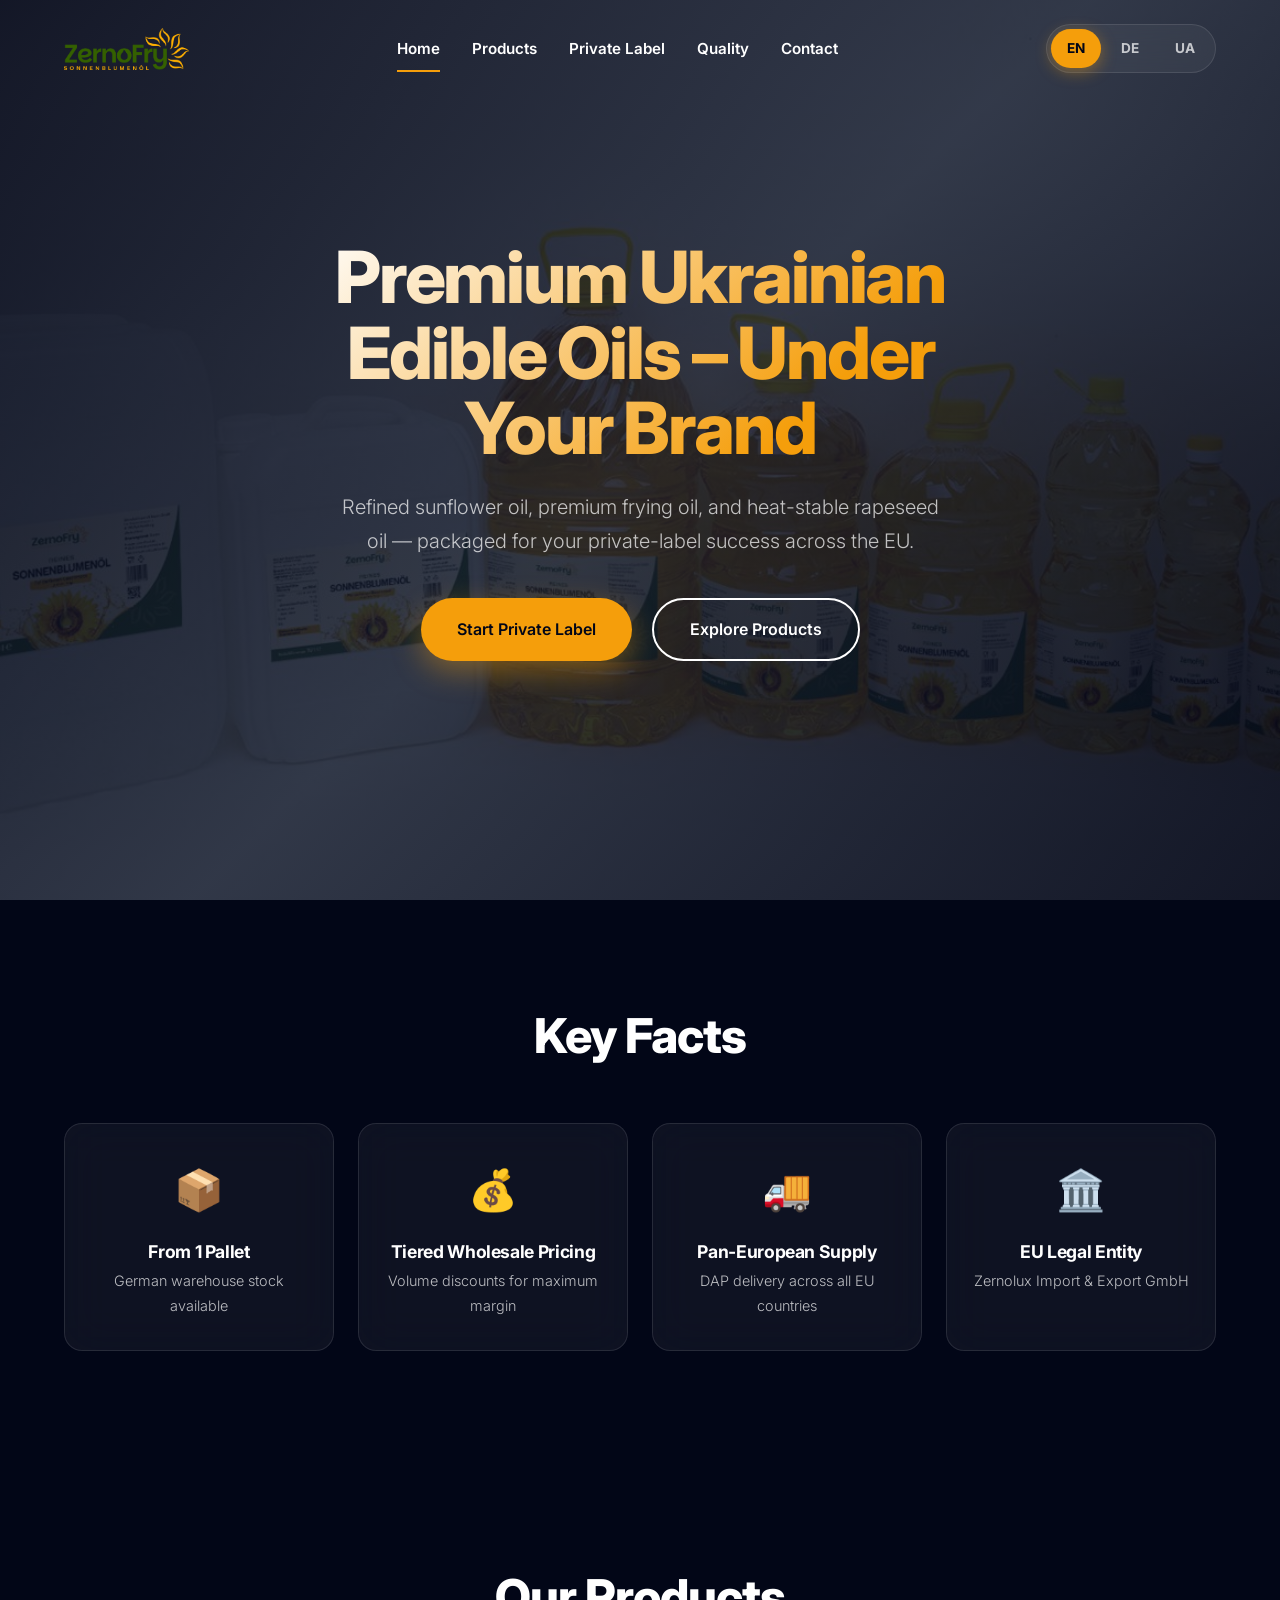
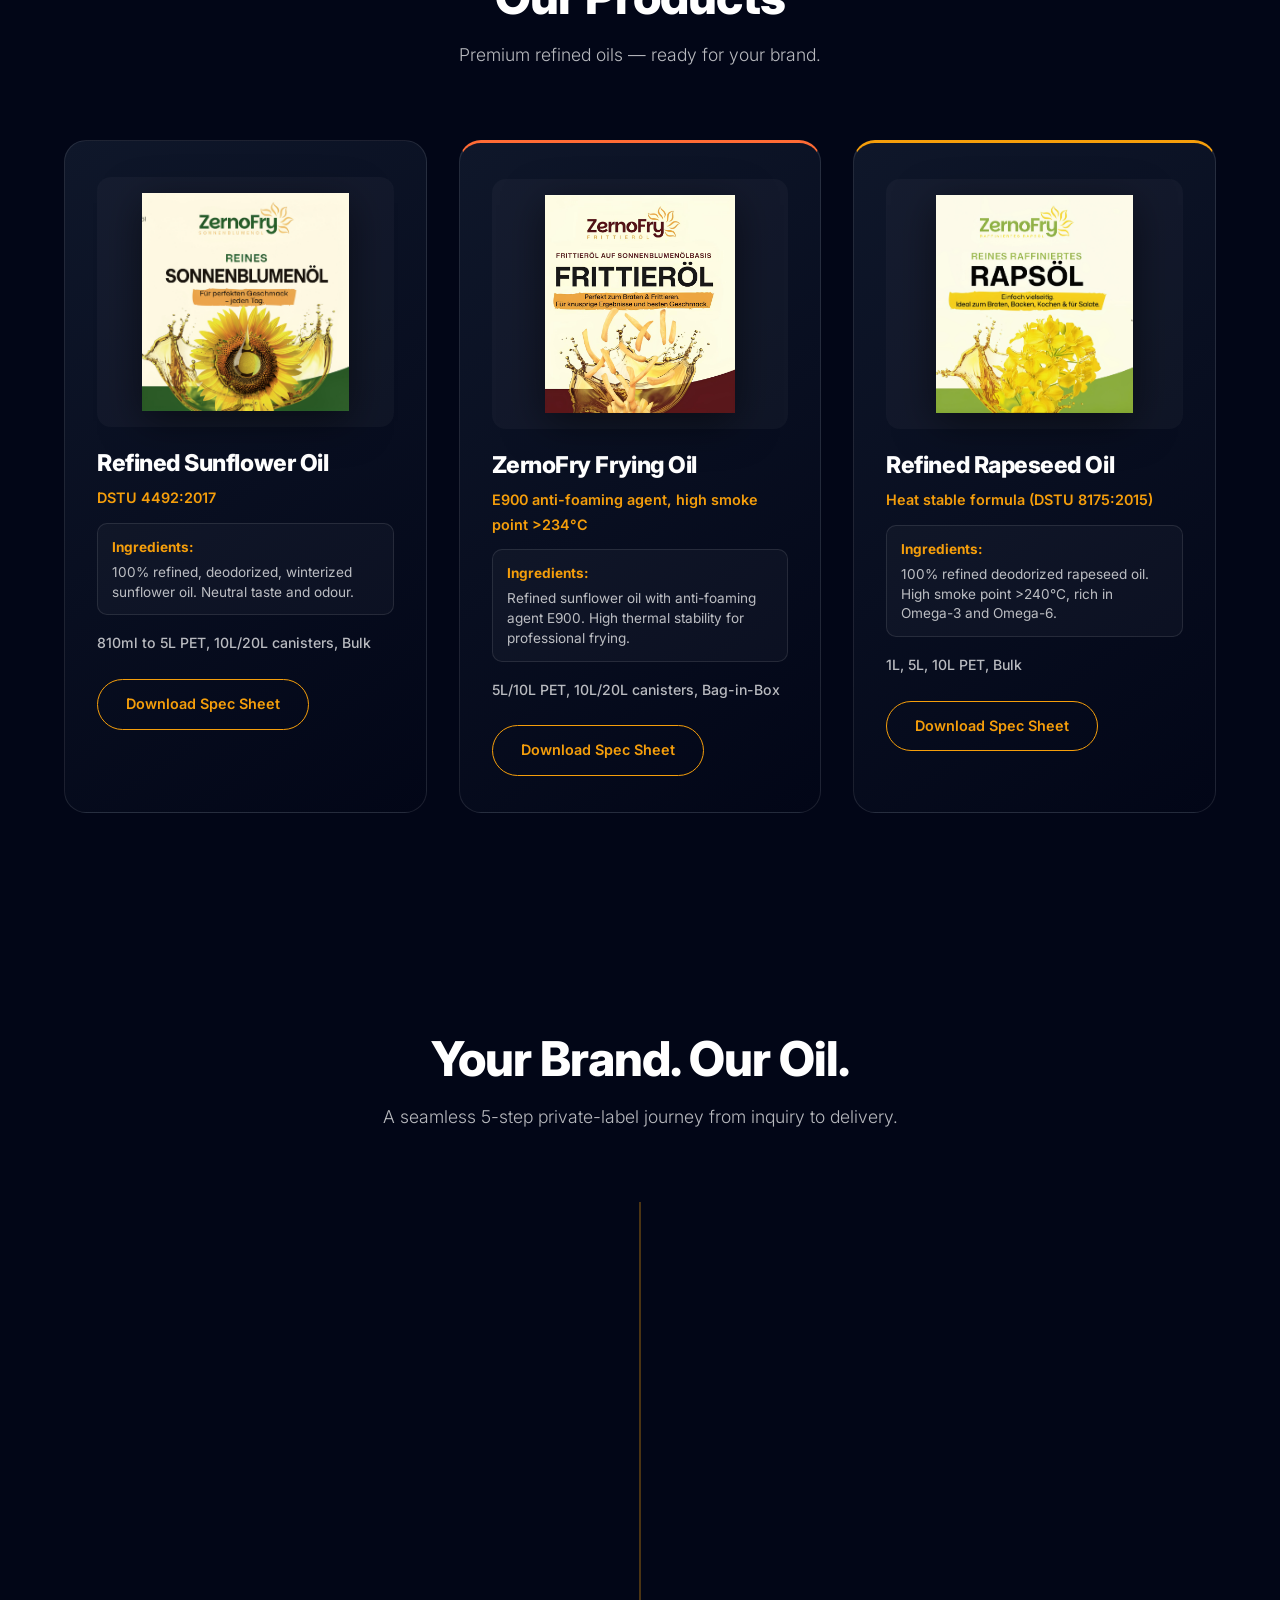
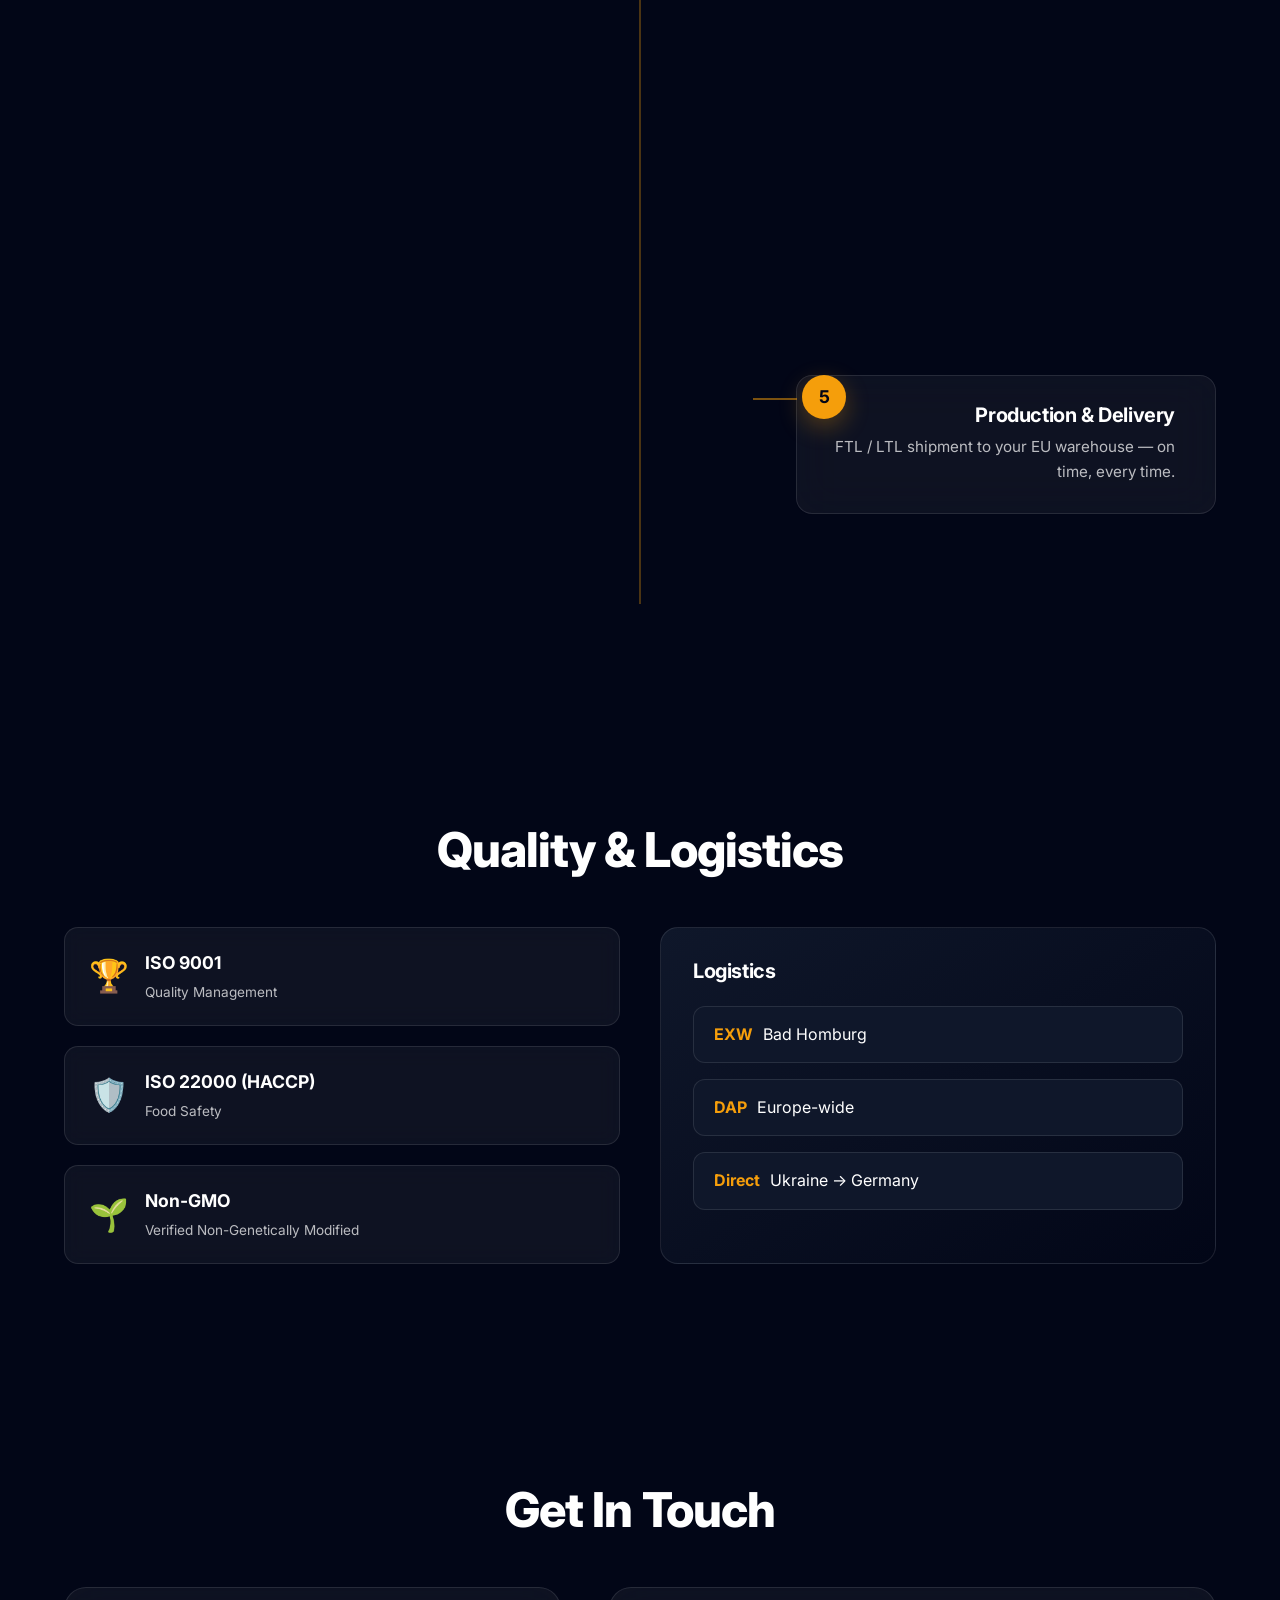
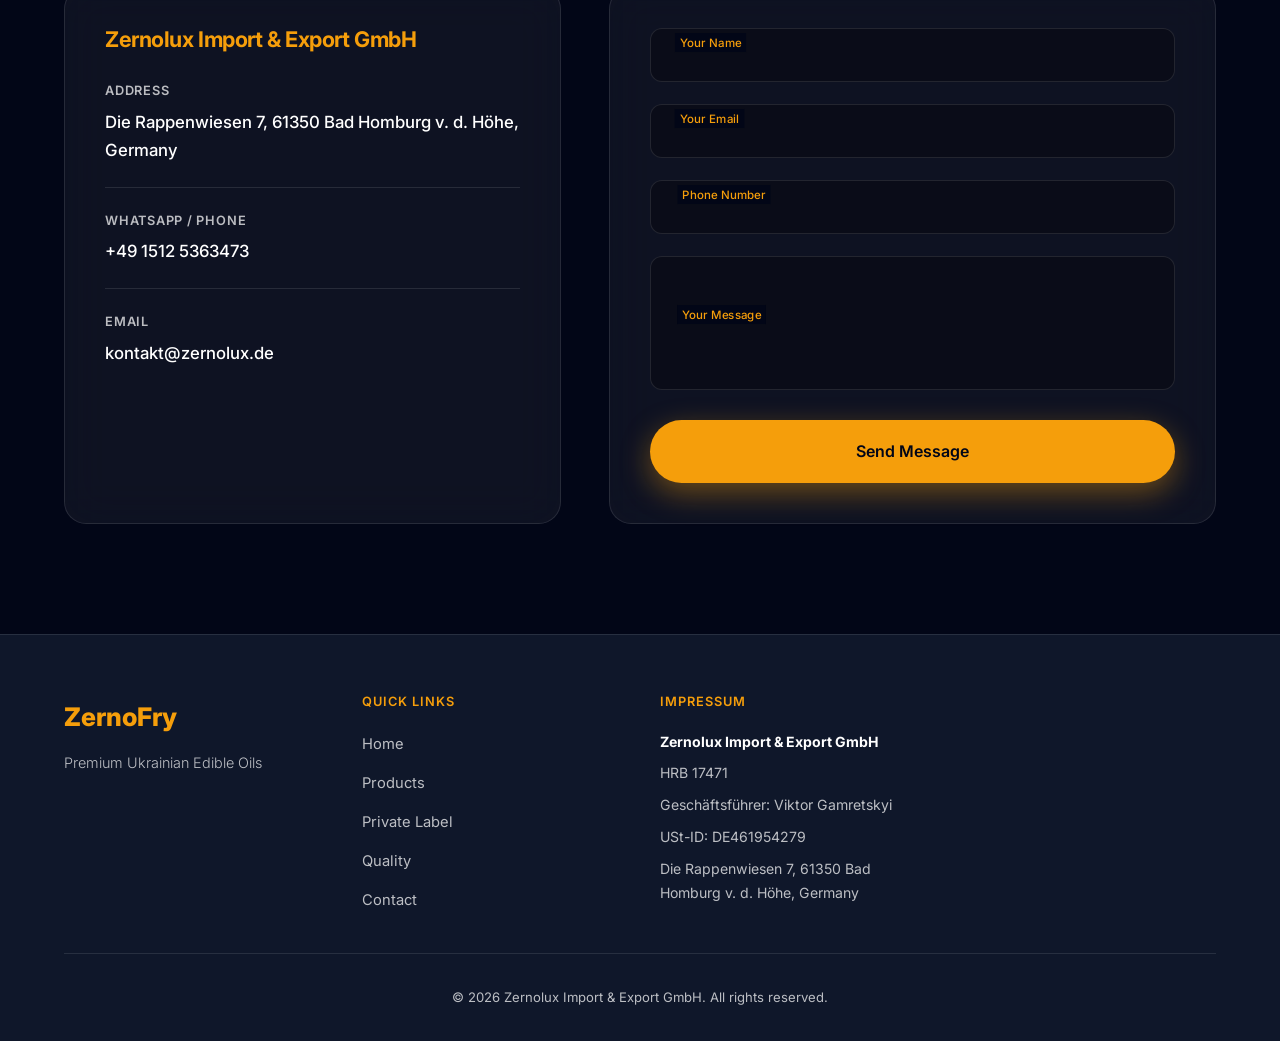
==== ZernoFry/index.html @ 425df579 "Add files via upload" ====
<!doctype html>
<html lang="en">
  <head>
    <meta charset="UTF-8" />
    <meta name="viewport" content="width=device-width, initial-scale=1.0" />
    <meta
      name="description"
      content="Zernolux Import & Export GmbH – Premium Ukrainian edible oils for private-label B2B distribution across the EU."
    />
    <meta name="theme-color" content="#020617" />
    <link rel="preconnect" href="https://fonts.googleapis.com" />
    <link rel="preconnect" href="https://fonts.gstatic.com" crossorigin />
    <link
      href="https://fonts.googleapis.com/css2?family=Inter:wght@300;400;500;600;700;800;900&display=swap"
      rel="stylesheet"
    />
    <link rel="stylesheet" href="css/style.css" />
    <title data-i18n="meta.title">Zernolux Import & Export GmbH</title>
  </head>
  <body>
    <!-- ================================================================== -->
    <!--  HEADER / NAVIGATION                                               -->
    <!-- ================================================================== -->
    <!-- ================================================================== -->
    <!--  HEADER / NAVIGATION                                               -->
    <!-- ================================================================== -->
    <header class="header" id="header">
      <div class="header__container container">
        <a href="#hero" class="logo" aria-label="ZernoFry">
          <img src="images/logo.jpg" alt="ZernoFry Logo" class="logo__img" />
        </a>

        <nav class="nav" id="nav">
          <ul class="nav__list">
            <li>
              <a href="#hero" class="nav__link active" data-i18n="nav.home"
                >Home</a
              >
            </li>
            <li>
              <a href="#products" class="nav__link" data-i18n="nav.products"
                >Products</a
              >
            </li>
            <li>
              <a
                href="#private-label"
                class="nav__link"
                data-i18n="nav.privateLabel"
                >Private Label</a
              >
            </li>
            <li>
              <a href="#quality" class="nav__link" data-i18n="nav.quality"
                >Quality</a
              >
            </li>
            <li>
              <a href="#contact" class="nav__link" data-i18n="nav.contact"
                >Contact</a
              >
            </li>
          </ul>
        </nav>

        <div class="lang-switcher" id="langSwitcher">
          <button class="lang-btn active" data-lang="en" data-i18n="lang.en">
            EN
          </button>
          <button class="lang-btn" data-lang="de" data-i18n="lang.de">
            DE
          </button>
          <button class="lang-btn" data-lang="uk" data-i18n="lang.uk">
            UA
          </button>
        </div>
      </div>
    </header>

    <!-- ================================================================== -->
    <!--  HERO SECTION                                                      -->
    <!-- ================================================================== -->
    <section class="hero" id="hero">
      <div
        class="hero__bg"
        style="background-image: url(&quot;images/sunflower-lineup.jpg&quot;)"
      ></div>
      <div class="hero__overlay"></div>
      <div class="hero__content container">
        <h1 class="hero__title" data-i18n="hero.headline">
          Premium Ukrainian Edible Oils – Under Your Brand
        </h1>
        <p class="hero__subtitle" data-i18n="hero.subtitle">
          Refined sunflower oil, premium frying oil, and heat-stable rapeseed
          oil — packaged for your private-label success across the EU.
        </p>
        <div class="hero__cta-group">
          <a
            href="#contact"
            class="btn btn--primary"
            data-i18n="hero.cta.primary"
            >Start Private Label</a
          >
          <a
            href="#products"
            class="btn btn--secondary"
            data-i18n="hero.cta.secondary"
            >Explore Products</a
          >
        </div>
      </div>
    </section>

    <!-- ================================================================== -->
    <!--  KEY FACTS SECTION                                                 -->
    <!-- ================================================================== -->
    <section class="facts section" id="facts">
      <div class="container">
        <h2 class="section__title" data-i18n="keyFacts.title">Key Facts</h2>
        <div class="facts__grid">
          <div class="fact-card reveal">
            <div class="fact-card__icon">📦</div>
            <div class="fact-card__content">
              <h3 class="fact-card__title" data-i18n="keyFacts.fact1">
                From 1 Pallet
              </h3>
              <p class="fact-card__text" data-i18n="keyFacts.fact1.sub">
                German warehouse stock available
              </p>
            </div>
          </div>
          <div class="fact-card reveal">
            <div class="fact-card__icon">💰</div>
            <div class="fact-card__content">
              <h3 class="fact-card__title" data-i18n="keyFacts.fact2">
                Tiered Wholesale Pricing
              </h3>
              <p class="fact-card__text" data-i18n="keyFacts.fact2.sub">
                Volume discounts for maximum margin
              </p>
            </div>
          </div>
          <div class="fact-card reveal">
            <div class="fact-card__icon">🚚</div>
            <div class="fact-card__content">
              <h3 class="fact-card__title" data-i18n="keyFacts.fact3">
                Pan-European Supply
              </h3>
              <p class="fact-card__text" data-i18n="keyFacts.fact3.sub">
                DAP delivery across all EU countries
              </p>
            </div>
          </div>
          <div class="fact-card reveal">
            <div class="fact-card__icon">🏛️</div>
            <div class="fact-card__content">
              <h3 class="fact-card__title" data-i18n="keyFacts.fact4">
                EU Legal Entity
              </h3>
              <p class="fact-card__text" data-i18n="keyFacts.fact4.sub">
                Zernolux Import &amp; Export GmbH
              </p>
            </div>
          </div>
        </div>
      </div>
    </section>

    <!-- ================================================================== -->
    <!--  PRODUCTS SECTION                                                  -->
    <!-- ================================================================== -->
    <section class="products section" id="products">
      <div class="container">
        <h2 class="section__title" data-i18n="products.title">Our Products</h2>
        <p class="section__subtitle" data-i18n="products.subtitle">
          Premium refined oils — ready for your brand.
        </p>

        <div class="products__grid">
          <!-- Product 1: Refined Sunflower Oil -->
          <div class="product-card product-card--sunflower reveal">
            <div class="product-card__image">
              <img
                src="images/sunflower-photo.jpg"
                alt="Refined Sunflower Oil"
                class="product-card__photo"
              />
            </div>
            <div class="product-card__body">
              <h3 class="product-card__title" data-i18n="products.card1.title">
                Refined Sunflower Oil
              </h3>
              <p class="product-card__spec" data-i18n="products.card1.spec">
                DSTU 4492:2017
              </p>

              <div class="product-card__ingredients">
                <strong data-i18n="products.ingredientsTitle"
                  >Ingredients:</strong
                >
                <p data-i18n="products.card1.ingredients">
                  100% refined, deodorized, winterized sunflower oil. Neutral
                  taste and odour.
                </p>
              </div>

              <p
                class="product-card__packaging"
                data-i18n="products.card1.packaging"
              >
                810ml to 5L PET, 10L/20L canisters, Bulk
              </p>
              <a
                href="docs/Produktspezifikation EN.pdf"
                data-i18n="products.card1.cta"
                data-i18n-href="products.card1.pdf"
                class="product-card__cta btn btn--small"
                target="_blank"
                >Download Spec Sheet</a
              >
            </div>
          </div>

          <!-- Product 2: ZernoFry Frying Oil -->
          <div class="product-card product-card--frying reveal">
            <div class="product-card__image">
              <img
                src="images/frying-photo.jpg"
                alt="ZernoFry Frying Oil"
                class="product-card__photo"
              />
            </div>
            <div class="product-card__body">
              <h3 class="product-card__title" data-i18n="products.card2.title">
                ZernoFry Frying Oil
              </h3>
              <p
                class="product-card__features"
                data-i18n="products.card2.features"
              >
                E900 anti-foaming agent, high smoke point >234°C
              </p>

              <div class="product-card__ingredients">
                <strong data-i18n="products.ingredientsTitle"
                  >Ingredients:</strong
                >
                <p data-i18n="products.card2.ingredients">
                  Refined sunflower oil with anti-foaming agent E900. High
                  thermal stability for professional frying.
                </p>
              </div>

              <p
                class="product-card__packaging"
                data-i18n="products.card2.packaging"
              >
                5L/10L PET, 10L/20L canisters, Bag-in-Box
              </p>
              <a
                href="docs/Produktspezifikation EN.pdf"
                data-i18n="products.card2.cta"
                data-i18n-href="products.card2.pdf"
                class="product-card__cta btn btn--small"
                target="_blank"
                >Download Spec Sheet</a
              >
            </div>
          </div>

          <!-- Product 3: Refined Rapeseed Oil -->
          <div class="product-card product-card--rapeseed reveal">
            <div class="product-card__image">
              <img
                src="images/rapeseed-photo.jpg"
                alt="Refined Rapeseed Oil"
                class="product-card__photo"
              />
            </div>
            <div class="product-card__body">
              <h3 class="product-card__title" data-i18n="products.card3.title">
                Refined Rapeseed Oil
              </h3>
              <p
                class="product-card__features"
                data-i18n="products.card3.features"
              >
                Heat stable formula (DSTU 8175:2015)
              </p>

              <div class="product-card__ingredients">
                <strong data-i18n="products.ingredientsTitle"
                  >Ingredients:</strong
                >
                <p data-i18n="products.card3.ingredients">
                  100% refined deodorized rapeseed oil. High smoke point >240°C,
                  suitable for cooking and salads.
                </p>
              </div>

              <p
                class="product-card__packaging"
                data-i18n="products.card3.packaging"
              >
                1L, 5L, 10L PET, Bulk
              </p>
              <a
                href="docs/Zernolux_Rapeseed_Oil_Specification_EN_.pdf"
                data-i18n="products.card3.cta"
                data-i18n-href="products.card3.pdf"
                class="product-card__cta btn btn--small"
                target="_blank"
                >Download Spec Sheet</a
              >
            </div>
          </div>
        </div>
      </div>
    </section>

    <!-- ================================================================== -->
    <!--  PRIVATE LABEL TIMELINE                                            -->
    <!-- ================================================================== -->
    <section class="private-label section" id="private-label">
      <div class="container">
        <h2 class="section__title" data-i18n="privateLabel.title">
          Your Brand. Our Oil.
        </h2>
        <p class="section__subtitle" data-i18n="privateLabel.subtitle">
          A seamless 5-step private-label journey from inquiry to delivery.
        </p>

        <div class="timeline" id="timeline">
          <div class="timeline__progress"></div>
          <div class="timeline__steps">
            <div class="timeline__step reveal">
              <div class="timeline__step-number">1</div>
              <div class="timeline__step-content">
                <h3 class="timeline__step-title" data-i18n="privateLabel.step1">
                  Inquiry
                </h3>
                <p
                  class="timeline__step-desc"
                  data-i18n="privateLabel.step1.detail"
                >
                  Share your requirements — volume, packaging, target markets.
                </p>
              </div>
            </div>

            <div class="timeline__step reveal">
              <div class="timeline__step-number">2</div>
              <div class="timeline__step-content">
                <h3 class="timeline__step-title" data-i18n="privateLabel.step2">
                  Packaging
                </h3>
                <p
                  class="timeline__step-desc"
                  data-i18n="privateLabel.step2.detail"
                >
                  PET bottles, canisters, or Bag-in-Box solutions.
                </p>
              </div>
            </div>

            <div class="timeline__step reveal">
              <div class="timeline__step-number">3</div>
              <div class="timeline__step-content">
                <h3 class="timeline__step-title" data-i18n="privateLabel.step3">
                  Label Design
                </h3>
                <p
                  class="timeline__step-desc"
                  data-i18n="privateLabel.step3.detail"
                >
                  Our designers craft labels that reflect your brand identity.
                </p>
              </div>
            </div>

            <div class="timeline__step reveal">
              <div class="timeline__step-number">4</div>
              <div class="timeline__step-content">
                <h3 class="timeline__step-title" data-i18n="privateLabel.step4">
                  EU Compliance
                </h3>
                <p
                  class="timeline__step-desc"
                  data-i18n="privateLabel.step4.detail"
                >
                  Full compliance with EU Regulation 1169/2011 labeling
                  requirements.
                </p>
              </div>
            </div>

            <div class="timeline__step reveal">
              <div class="timeline__step-number">5</div>
              <div class="timeline__step-content">
                <h3 class="timeline__step-title" data-i18n="privateLabel.step5">
                  Production &amp; Delivery
                </h3>
                <p
                  class="timeline__step-desc"
                  data-i18n="privateLabel.step5.detail"
                >
                  FTL / LTL shipment to your EU warehouse — on time, every time.
                </p>
              </div>
            </div>
          </div>
        </div>
      </div>
    </section>

    <!-- ================================================================== -->
    <!--  QUALITY & LOGISTICS SECTION                                       -->
    <!-- ================================================================== -->
    <section class="quality section" id="quality">
      <div class="container">
        <h2 class="section__title" data-i18n="quality.title">
          Quality &amp; Logistics
        </h2>

        <div class="quality__grid">
          <div class="quality__badges reveal">
            <div class="badge-item">
              <div class="badge-item__icon">🏆</div>
              <div class="badge-item__text">
                <strong data-i18n="quality.iso9001">ISO 9001</strong>
                <span data-i18n="quality.iso9001.detail"
                  >Quality Management</span
                >
              </div>
            </div>

            <div class="badge-item">
              <div class="badge-item__icon">🛡️</div>
              <div class="badge-item__text">
                <strong data-i18n="quality.iso22000">ISO 22000 (HACCP)</strong>
                <span data-i18n="quality.iso22000.detail">Food Safety</span>
              </div>
            </div>

            <div class="badge-item">
              <div class="badge-item__icon">🌱</div>
              <div class="badge-item__text">
                <strong data-i18n="quality.nonGmo">Non-GMO</strong>
                <span data-i18n="quality.nonGmo.detail"
                  >Verified Non-Genetically Modified</span
                >
              </div>
            </div>
          </div>

          <div class="logistics__card reveal">
            <h3 class="logistics__title" data-i18n="logistics.title">
              Logistics
            </h3>
            <div class="logistics__grid">
              <div class="logistics__item">
                <strong data-i18n="logistics.exw.tag">EXW</strong>
                <span data-i18n="logistics.exw.text">Bad Homburg</span>
              </div>
              <div class="logistics__item">
                <strong data-i18n="logistics.dap.tag">DAP</strong>
                <span data-i18n="logistics.dap.text">Europe-wide</span>
              </div>
              <div class="logistics__item">
                <strong data-i18n="logistics.routes.tag">Direct</strong>
                <span data-i18n="logistics.routes.text">Ukraine → Germany</span>
              </div>
            </div>
          </div>
        </div>
      </div>
    </section>

    <!-- ================================================================== -->
    <!--  CONTACT SECTION                                                   -->
    <!-- ================================================================== -->
    <section class="contact section" id="contact">
      <div class="container">
        <h2 class="section__title" data-i18n="contact.title">Get In Touch</h2>

        <div class="contact__grid">
          <div class="direct-contact reveal">
            <h3
              class="direct-contact__title"
              data-i18n="contact.direct.company"
            >
              Zernolux Import &amp; Export GmbH
            </h3>

            <div class="direct-contact__item">
              <span
                class="direct-contact__label"
                data-i18n="contact.direct.addressLabel"
                >Address</span
              >
              <span class="direct-contact__value">
                Die Rappenwiesen 7, 61350 Bad Homburg v. d. Höhe, Germany
              </span>
            </div>

            <div class="direct-contact__item">
              <span
                class="direct-contact__label"
                data-i18n="contact.direct.phoneLabel"
                >WhatsApp / Phone</span
              >
              <span class="direct-contact__value">+49 1512 5363473</span>
            </div>

            <div class="direct-contact__item">
              <span
                class="direct-contact__label"
                data-i18n="contact.direct.emailLabel"
                >Email</span
              >
              <span class="direct-contact__value">kontakt@zernolux.de</span>
            </div>
          </div>

          <form class="contact-form reveal" id="contactForm">
            <div class="form-group">
              <input
                type="text"
                id="name"
                name="name"
                class="form-input"
                required
              />
              <label class="form-label" for="name" data-i18n="contact.form.name"
                >Your Name</label
              >
            </div>

            <div class="form-group">
              <input
                type="email"
                id="email"
                name="email"
                class="form-input"
                required
              />
              <label
                class="form-label"
                for="email"
                data-i18n="contact.form.email"
                >Your Email</label
              >
            </div>

            <div class="form-group">
              <input type="tel" id="phone" name="phone" class="form-input" />
              <label
                class="form-label"
                for="phone"
                data-i18n="contact.form.phone"
                >Phone Number</label
              >
            </div>

            <div class="form-group">
              <textarea
                id="message"
                name="message"
                class="form-input form-textarea"
                rows="5"
                required
              ></textarea>
              <label
                class="form-label"
                for="message"
                data-i18n="contact.form.message"
                >Your Message</label
              >
            </div>

            <button
              type="submit"
              class="btn btn--primary btn--lg"
              data-i18n="contact.form.submit"
            >
              Send Message
            </button>
          </form>
        </div>
      </div>
    </section>

    <!-- ================================================================== -->
    <!--  FOOTER                                                            -->
    <!-- ================================================================== -->
    <footer class="footer">
      <div class="container">
        <div class="footer__grid">
          <div class="footer__col">
            <div class="footer__brand" data-i18n="brand.name">ZernoFry</div>
            <p class="footer__tagline" data-i18n="footer.tagline">
              Premium Ukrainian Edible Oils
            </p>
          </div>

          <div class="footer__col">
            <h4 class="footer__heading" data-i18n="footer.links">
              Quick Links
            </h4>
            <ul class="footer__links">
              <li><a href="#hero" data-i18n="nav.home">Home</a></li>
              <li><a href="#products" data-i18n="nav.products">Products</a></li>
              <li>
                <a href="#private-label" data-i18n="nav.privateLabel"
                  >Private Label</a
                >
              </li>
              <li><a href="#quality" data-i18n="nav.quality">Quality</a></li>
              <li><a href="#contact" data-i18n="nav.contact">Contact</a></li>
            </ul>
          </div>

          <div class="footer__col">
            <h4 class="footer__heading" data-i18n="footer.impressum">
              Impressum
            </h4>
            <div class="impressum">
              <p data-i18n="footer.company">
                Zernolux Import &amp; Export GmbH
              </p>
              <p data-i18n="footer.hrb">HRB 17471</p>
              <p data-i18n="footer.geschafter">
                Geschäftsführer: Viktor Gamretskyi
              </p>
              <p data-i18n="footer.ust">USt-ID: DE461954279</p>
              <p data-i18n="footer.address">
                Die Rappenwiesen 7, 61350 Bad Homburg v. d. Höhe, Germany
              </p>
            </div>
          </div>
        </div>

        <div class="footer__bottom">
          <p data-i18n="footer.copyright">
            © 2026 Zernolux Import &amp; Export GmbH. All rights reserved.
          </p>
        </div>
      </div>
    </footer>

    <!-- Back to Top -->
    <div class="back-to-top" id="backToTop">
      <svg
        width="24"
        height="24"
        viewBox="0 0 24 24"
        fill="none"
        xmlns="http://www.w3.org/2000/svg"
      >
        <path
          d="M12 19V5M12 5L5 12M12 5l7 7"
          stroke="currentColor"
          stroke-width="2"
          stroke-linecap="round"
          stroke-linejoin="round"
        />
      </svg>
    </div>

    <script src="js/translations.js"></script>
    <script src="js/main.js"></script>
  </body>
</html>
---- ZernoFry/css/style.css ----
/* =========================================================
   ZernoFry — main stylesheet
   Premium B2B Design System:
   - Deep Navy Blue #0f172a
   - Rich Black/Navy #020617
   - Pure White #FFFFFF
   - Vibrant Gold/Sunflower #F59E0B (primary CTA & accents)
   ========================================================= */

/* ---------- Variables ---------- */
:root {
  --navy-dark: #0f172a;
  --navy-black: #020617;
  --white: #ffffff;
  --gold: #f59e0b;
  --gold-light: #fcd34d;
  --surface-navy: #1e293b;
  --glass-bg: rgba(255, 255, 255, 0.05);
  --glass-border: rgba(255, 255, 255, 0.1);
  --text-primary: #ffffff;
  --text-secondary: rgba(255, 255, 255, 0.72);
  --shadow-lg: 0 20px 60px rgba(0, 0, 0, 0.4);
  --shadow-xl: 0 30px 80px rgba(0, 0, 0, 0.55);
  --ease: cubic-bezier(0.165, 0.84, 0.44, 1);
  --container: 1200px;
}

/* ---------- Reset ---------- */
* {
  box-sizing: border-box;
  margin: 0;
  padding: 0;
}

html {
  scroll-behavior: smooth;
  scroll-padding-top: 80px;
  font-size: 16px;
}

body {
  font-family:
    "Inter",
    system-ui,
    -apple-system,
    BlinkMacSystemFont,
    "Segoe UI",
    Roboto,
    sans-serif;
  background: var(--navy-black);
  color: var(--text-primary);
  line-height: 1.7;
  overflow-x: hidden;
}

img {
  max-width: 100%;
  display: block;
}

a {
  color: inherit;
  text-decoration: none;
}

ul {
  list-style: none;
}

button {
  font: inherit;
  cursor: pointer;
  border: none;
  background: none;
  color: inherit;
}

h1,
h2,
h3,
h4 {
  font-family: "Inter", system-ui, sans-serif;
  font-weight: 800;
  line-height: 1.1;
  letter-spacing: -0.02em;
}

.container {
  max-width: var(--container);
  margin: 0 auto;
  padding: 0 24px;
}

section {
  position: relative;
  padding: 110px 0;
}

/* ---------- Section Title ---------- */
.section__title {
  font-size: clamp(2.2rem, 5vw, 3rem);
  text-align: center;
  margin-bottom: 16px;
  font-weight: 800;
  letter-spacing: -0.02em;
}

.section__subtitle {
  text-align: center;
  color: var(--text-secondary);
  font-size: 1.1rem;
  max-width: 640px;
  margin: 0 auto 70px;
  font-weight: 300;
}

/* ---------- Buttons ---------- */
.btn {
  display: inline-flex;
  align-items: center;
  justify-content: center;
  gap: 10px;
  font-family: "Inter", sans-serif;
  font-weight: 600;
  font-size: 1rem;
  padding: 16px 36px;
  border-radius: 999px;
  transition: all 0.4s var(--ease);
  white-space: nowrap;
  position: relative;
  overflow: hidden;
}

.btn--primary {
  background: var(--gold);
  color: var(--navy-black);
  box-shadow: 0 10px 30px rgba(245, 158, 11, 0.4);
}

.btn--primary:hover {
  background: var(--gold-light);
  transform: translateY(-3px);
  box-shadow: 0 18px 40px rgba(245, 158, 11, 0.55);
  letter-spacing: 0.5px;
}

.btn--secondary {
  background: transparent;
  color: var(--white);
  border: 2px solid var(--white);
}

.btn--secondary:hover {
  background: var(--white);
  color: var(--navy-black);
  transform: translateY(-3px);
  box-shadow: 0 10px 30px rgba(255, 255, 255, 0.15);
}

.btn--small {
  padding: 10px 24px;
  font-size: 0.9rem;
}

.btn--lg {
  width: 100%;
  padding: 18px 36px;
}

/* ---------- Header ---------- */
.header {
  position: fixed;
  top: 0;
  left: 0;
  right: 0;
  z-index: 1000;
  padding: 24px 0;
  transition: all 0.4s var(--ease);
}

.header__container {
  display: flex;
  align-items: center;
  justify-content: space-between;
  gap: 24px;
}

.header.scrolled {
  padding: 14px 0;
  background: rgba(2, 6, 23, 0.88);
  backdrop-filter: blur(20px);
  border-bottom: 1px solid rgba(245, 158, 11, 0.2);
  box-shadow: 0 4px 20px rgba(0, 0, 0, 0.4);
}

/* Logo */
.logo {
  display: flex;
  align-items: center;
  gap: 12px;
  font-family: "Inter", sans-serif;
  font-weight: 800;
  font-size: 1.8rem;
  color: var(--gold);
  letter-spacing: -0.5px;
  text-decoration: none;
  position: relative;
  z-index: 2;
}

.logo__img {
  height: 42px;
  width: auto;
  object-fit: contain;
  display: block;
}

/* Nav */
.nav__list {
  display: flex;
  align-items: center;
  gap: 32px;
}

.nav__link {
  font-weight: 600;
  font-size: 0.95rem;
  color: var(--white);
  position: relative;
  padding: 8px 0;
  transition: color 0.3s var(--ease);
}

.nav__link:hover {
  color: var(--gold);
}

.nav__link.active::after,
.nav__link:hover::after {
  content: "";
  position: absolute;
  bottom: -6px;
  left: 0;
  width: 100%;
  height: 2px;
  background: var(--gold);
  transition: width 0.3s var(--ease);
}

.nav__link::after {
  content: "";
  position: absolute;
  bottom: -6px;
  left: 0;
  width: 0;
  height: 2px;
  background: var(--gold);
  transition: width 0.3s var(--ease);
}

/* Language Switcher */
.lang-switcher {
  display: flex;
  gap: 4px;
  background: var(--glass-bg);
  border: 1px solid var(--glass-border);
  border-radius: 999px;
  padding: 4px;
  backdrop-filter: blur(10px);
}

.lang-btn {
  padding: 8px 16px;
  border-radius: 999px;
  font-size: 0.85rem;
  font-weight: 700;
  color: var(--text-secondary);
  background: transparent;
  border: none;
  transition: all 0.3s var(--ease);
  cursor: pointer;
}

.lang-btn:hover {
  color: var(--white);
}

.lang-btn.active {
  background: var(--gold);
  color: var(--navy-black);
  box-shadow: 0 4px 16px rgba(245, 158, 11, 0.4);
}

/* ---------- Hero ---------- */
.hero {
  height: 100vh;
  min-height: 700px;
  position: relative;
  display: flex;
  align-items: center;
  overflow: hidden;
}

.hero__bg {
  position: absolute;
  top: 0;
  left: 0;
  width: 100%;
  height: 100%;
  background-size: cover;
  background-position: center;
  background-attachment: fixed;
  transform: scale(1.1);
}

.hero__overlay {
  position: absolute;
  top: 0;
  left: 0;
  width: 100%;
  height: 100%;
  background: linear-gradient(
    135deg,
    rgba(2, 6, 23, 0.92) 0%,
    rgba(15, 23, 42, 0.84) 50%,
    rgba(2, 6, 23, 0.92) 100%
  );
  z-index: 1;
}

.hero__content {
  position: relative;
  z-index: 2;
  max-width: 720px;
  margin: 0 auto;
  text-align: center;
  padding: 0 20px;
}

.hero__title {
  font-size: clamp(2.8rem, 7vw, 4.5rem);
  font-weight: 800;
  letter-spacing: -0.03em;
  line-height: 1.05;
  margin-bottom: 24px;
  background: linear-gradient(135deg, var(--white) 0%, var(--gold) 75%);
  -webkit-background-clip: text;
  -webkit-text-fill-color: transparent;
  background-clip: text;
  animation: fadeInUp 1.2s ease-out 0.3s both;
}

.hero__subtitle {
  font-size: 1.25rem;
  font-weight: 300;
  color: var(--text-secondary);
  max-width: 600px;
  margin: 0 auto 40px;
  animation: fadeInUp 1.2s ease-out 0.5s both;
}

.hero__cta-group {
  display: flex;
  gap: 20px;
  justify-content: center;
  flex-wrap: wrap;
  animation: fadeInUp 1.2s ease-out 0.7s both;
}

@keyframes fadeInUp {
  from {
    opacity: 0;
    transform: translateY(30px);
  }
  to {
    opacity: 1;
    transform: translateY(0);
  }
}

/* ---------- Key Facts ---------- */
.facts__grid {
  display: grid;
  grid-template-columns: repeat(4, 1fr);
  gap: 24px;
  margin-top: 60px;
}

.fact-card {
  background: var(--glass-bg);
  border: 1px solid var(--glass-border);
  border-radius: 18px;
  padding: 32px 24px;
  text-align: center;
  backdrop-filter: blur(20px);
  transition: all 0.4s var(--ease);
}

.fact-card:hover {
  transform: translateY(-10px);
  background: rgba(255, 255, 255, 0.08);
  border-color: var(--gold);
  box-shadow: 0 20px 40px rgba(245, 158, 11, 0.15);
}

.fact-card__icon {
  font-size: 2.5rem;
  margin-bottom: 18px;
}

.fact-card__title {
  font-size: 1.1rem;
  font-weight: 700;
  color: var(--white);
  margin-bottom: 8px;
}

.fact-card__text {
  font-size: 0.9rem;
  color: var(--text-secondary);
  font-weight: 300;
}

/* ---------- Products ---------- */
.products__grid {
  display: grid;
  grid-template-columns: repeat(3, 1fr);
  gap: 32px;
  margin-top: 60px;
}

.product-card {
  background: linear-gradient(145deg, var(--navy-dark), var(--navy-black));
  border: 1px solid var(--glass-border);
  border-radius: 22px;
  padding: 36px 32px;
  transition: all 0.4s cubic-bezier(0.165, 0.84, 0.44, 1);
  position: relative;
  overflow: hidden;
  display: flex;
  flex-direction: column;
  height: 100%;
}

.product-card:hover {
  transform: translateY(-10px);
  box-shadow: var(--shadow-xl);
  border-color: var(--gold);
}

.product-card--frying {
  border-top: 3px solid #ff6b35;
}

.product-card--rapeseed {
  border-top: 3px solid var(--gold);
}

.product-card__image {
  height: 250px;
  margin-bottom: 24px;
  display: flex;
  align-items: center;
  justify-content: center;
  border-radius: 14px;
  background: rgba(255, 255, 255, 0.03);
  padding: 16px;
}

.product-card__photo {
  max-height: 100%;
  width: auto;
  object-fit: contain;
  filter: drop-shadow(0 10px 20px rgba(0, 0, 0, 0.5));
  transition: transform 0.4s var(--ease);
}

.product-card:hover .product-card__photo {
  transform: scale(1.06);
}

.product-card__title {
  font-size: 1.45rem;
  font-weight: 800;
  color: var(--white);
  margin-bottom: 10px;
}

.product-card__spec,
.product-card__features {
  font-size: 0.9rem;
  color: var(--gold);
  margin-bottom: 12px;
  font-weight: 600;
}

.product-card__ingredients {
  background: rgba(255, 255, 255, 0.03);
  border: 1px solid var(--glass-border);
  border-radius: 10px;
  padding: 12px 14px;
  margin-bottom: 16px;
  font-size: 0.85rem;
}

.product-card__ingredients strong {
  color: var(--gold);
  display: block;
  margin-bottom: 4px;
}

.product-card__ingredients p {
  color: var(--text-secondary);
  line-height: 1.45;
}

.product-card__packaging {
  font-size: 0.88rem;
  font-weight: 500;
  color: var(--text-secondary);
  margin-bottom: 24px;
}

.product-card__cta {
  margin-top: auto;
  padding: 12px 28px;
  font-size: 0.9rem;
  border: 1px solid var(--gold);
  color: var(--gold);
  background: transparent;
  transition: all 0.3s var(--ease);
}

.product-card__cta:hover {
  background: var(--gold);
  color: var(--navy-black);
  transform: translateY(-2px);
  box-shadow: 0 10px 25px rgba(245, 158, 11, 0.3);
}

/* ---------- Private Label Timeline ---------- */
.timeline {
  position: relative;
  margin-top: 60px;
  padding: 40px 0;
}

.timeline::before {
  content: "";
  position: absolute;
  top: 0;
  bottom: 0;
  width: 2px;
  background: var(--gold);
  left: 50%;
  transform: translateX(-50%);
  opacity: 0.3;
}

.timeline__steps {
  position: relative;
}

.timeline__step {
  position: relative;
  margin-bottom: 50px;
  display: flex;
  align-items: flex-start;
  width: 100%;
}

.timeline__step:nth-child(odd) {
  justify-content: flex-end;
}

.timeline__step:nth-child(odd) .timeline__step-content {
  text-align: right;
  padding-right: 40px;
}

.timeline__step:nth-child(odd) .timeline__step-number {
  margin-right: -50px;
}

.timeline__step:nth-child(even) .timeline__step-content {
  text-align: left;
  padding-left: 40px;
}

.timeline__step:nth-child(even) .timeline__step-number {
  margin-left: -50px;
}

.timeline__step-number {
  width: 44px;
  height: 44px;
  background: var(--gold);
  color: var(--navy-black);
  border-radius: 50%;
  display: flex;
  align-items: center;
  justify-content: center;
  font-weight: 700;
  font-size: 1.1rem;
  position: relative;
  z-index: 2;
  flex-shrink: 0;
  box-shadow: 0 8px 24px rgba(245, 158, 11, 0.3);
}

.timeline__step-content {
  background: var(--glass-bg);
  border: 1px solid var(--glass-border);
  border-radius: 16px;
  padding: 28px;
  max-width: 420px;
  backdrop-filter: blur(20px);
}

.timeline__step-title {
  font-size: 1.25rem;
  font-weight: 700;
  color: var(--white);
  margin-bottom: 8px;
}

.timeline__step-desc {
  font-size: 0.95rem;
  color: var(--text-secondary);
  font-weight: 400;
}

.timeline__step-content::before {
  content: "";
  position: absolute;
  top: 22px;
  width: 44px;
  height: 2px;
  background: var(--gold);
  opacity: 0.5;
}

.timeline__step:nth-child(odd) .timeline__step-content::before {
  left: -44px;
  transform: scaleX(-1);
}

.timeline__step:nth-child(even) .timeline__step-content::before {
  right: -44px;
}

/* ---------- Quality & Badges ---------- */
.quality__grid {
  display: grid;
  grid-template-columns: 1fr 1fr;
  gap: 40px;
  margin-top: 50px;
}

.quality__badges {
  display: flex;
  flex-direction: column;
  gap: 20px;
}

.badge-item {
  display: flex;
  align-items: center;
  gap: 16px;
  background: var(--glass-bg);
  border: 1px solid var(--glass-border);
  border-radius: 14px;
  padding: 20px 24px;
  transition: all 0.3s var(--ease);
  backdrop-filter: blur(10px);
}

.badge-item:hover {
  background: rgba(255, 255, 255, 0.08);
  border-color: var(--gold);
  transform: translateX(8px);
}

.badge-item__icon {
  font-size: 2rem;
  flex-shrink: 0;
}

.badge-item__text strong {
  display: block;
  font-size: 1.1rem;
  font-weight: 700;
  color: var(--white);
}

.badge-item__text span {
  font-size: 0.85rem;
  color: var(--text-secondary);
}

.logistics__card {
  background: linear-gradient(145deg, var(--navy-dark), var(--navy-black));
  border: 1px solid var(--glass-border);
  border-radius: 18px;
  padding: 32px;
}

.logistics__title {
  font-size: 1.25rem;
  font-weight: 700;
  color: var(--white);
  margin-bottom: 24px;
}

.logistics__grid {
  display: flex;
  flex-direction: column;
  gap: 16px;
}

.logistics__item {
  font-size: 1rem;
  padding: 14px 20px;
  background: var(--navy-dark);
  border-radius: 12px;
  border: 1px solid var(--glass-border);
  display: flex;
  align-items: center;
  gap: 10px;
}

.logistics__item strong {
  color: var(--gold);
  font-weight: 700;
}

/* ---------- Contact ---------- */
.contact__grid {
  display: grid;
  grid-template-columns: 0.9fr 1.1fr;
  gap: 48px;
  margin-top: 50px;
}

.direct-contact {
  background: var(--glass-bg);
  border: 1px solid var(--glass-border);
  border-radius: 22px;
  padding: 40px;
  backdrop-filter: blur(20px);
}

.direct-contact__title {
  font-size: 1.35rem;
  font-weight: 700;
  color: var(--gold);
  margin-bottom: 28px;
}

.direct-contact__item {
  display: flex;
  flex-direction: column;
  gap: 6px;
  margin-bottom: 22px;
  padding-bottom: 22px;
  border-bottom: 1px solid var(--glass-border);
}

.direct-contact__item:last-child {
  border-bottom: none;
  margin-bottom: 0;
  padding-bottom: 0;
}

.direct-contact__label {
  font-size: 0.8rem;
  font-weight: 600;
  text-transform: uppercase;
  letter-spacing: 0.06em;
  color: var(--text-secondary);
}

.direct-contact__value {
  font-size: 1.05rem;
  font-weight: 500;
  color: var(--white);
  word-break: break-word;
}

/* Contact Form */
.contact-form {
  background: var(--glass-bg);
  border: 1px solid var(--glass-border);
  border-radius: 22px;
  padding: 40px;
  backdrop-filter: blur(20px);
  display: grid;
  gap: 22px;
}

.form-group {
  position: relative;
}

.form-input {
  width: 100%;
  padding: 16px;
  font-family: "Inter", system-ui, sans-serif;
  font-size: 1rem;
  background: rgba(0, 0, 0, 0.3);
  border: 1.5px solid var(--glass-border);
  border-radius: 12px;
  color: var(--white);
  transition: all 0.3s var(--ease);
  resize: none;
}

.form-input:focus {
  outline: none;
  border-color: var(--gold);
  background: rgba(2, 6, 23, 0.6);
  box-shadow: 0 0 0 3px rgba(245, 158, 11, 0.15);
}

.form-label {
  position: absolute;
  left: 16px;
  top: 50%;
  transform: translateY(-50%);
  color: var(--text-secondary);
  font-size: 0.9rem;
  font-weight: 500;
  pointer-events: none;
  transition: all 0.3s var(--ease);
  background: transparent;
  padding: 0 4px;
}

.form-input:focus + .form-label,
.form-input:not(:placeholder-shown) + .form-label,
.form-textarea:focus + .form-label,
.form-textarea:not(:placeholder-shown) + .form-label {
  color: var(--gold);
  transform: translateY(-100%) scale(0.8);
  background: var(--navy-black);
  padding: 0 6px;
}

/* ---------- Footer ---------- */
.footer {
  background: var(--navy-dark);
  border-top: 1px solid var(--glass-border);
  padding: 60px 0 32px;
}

.footer__grid {
  display: grid;
  grid-template-columns: repeat(4, 1fr);
  gap: 40px;
  padding-bottom: 40px;
  border-bottom: 1px solid var(--glass-border);
  margin-bottom: 32px;
}

.footer__brand {
  font-family: "Inter", sans-serif;
  font-weight: 800;
  font-size: 1.6rem;
  color: var(--gold);
}

.footer__tagline {
  font-size: 0.9rem;
  color: var(--text-secondary);
  margin-top: 12px;
  max-width: 240px;
  font-weight: 300;
}

.footer__col h4 {
  font-size: 0.8rem;
  text-transform: uppercase;
  letter-spacing: 0.08em;
  color: var(--gold);
  margin-bottom: 20px;
  font-weight: 600;
}

.footer__links {
  display: flex;
  flex-direction: column;
  gap: 12px;
}

.footer__links a {
  font-size: 0.92rem;
  color: var(--text-secondary);
  transition: color 0.3s var(--ease);
}

.footer__links a:hover {
  color: var(--gold);
}

footer .impressum {
  display: flex;
  flex-direction: column;
  gap: 8px;
}

.impressum p {
  font-size: 0.88rem;
  color: var(--text-secondary);
}

.impressum p:nth-child(1) {
  font-weight: 700;
  color: var(--white);
}

.footer__bottom {
  text-align: center;
  font-size: 0.82rem;
  color: var(--text-secondary);
}

/* ---------- Back to Top ---------- */
.back-to-top {
  position: fixed;
  right: 28px;
  bottom: 28px;
  width: 52px;
  height: 52px;
  border-radius: 50%;
  background: var(--gold);
  color: var(--navy-black);
  display: flex;
  align-items: center;
  justify-content: center;
  opacity: 0;
  pointer-events: none;
  transform: translateY(20px);
  transition: all 0.4s var(--ease);
  z-index: 900;
  box-shadow: 0 8px 24px rgba(245, 158, 11, 0.3);
}

.back-to-top.visible {
  opacity: 1;
  pointer-events: auto;
  transform: translateY(0);
}

.back-to-top:hover {
  background: var(--gold-light);
  transform: translateY(-3px);
  box-shadow: 0 12px 30px rgba(245, 158, 11, 0.45);
}

/* ---------- Scroll Animations ---------- */
.reveal {
  opacity: 0;
  transform: translateY(30px);
  transition:
    opacity 0.7s var(--ease),
    transform 0.7s var(--ease);
}

.reveal.in-view {
  opacity: 1;
  transform: translateY(0);
}

.products__grid .product-card.reveal {
  transition-delay: calc(0.1s * var(--i, 0));
}

/* ---------- Responsive ---------- */
@media (max-width: 1024px) {
  .facts__grid {
    grid-template-columns: repeat(2, 1fr);
  }
  .products__grid {
    grid-template-columns: repeat(2, 1fr);
  }
  .timeline::before {
    left: 30px;
    transform: none;
  }
  .timeline__step {
    justify-content: flex-start !important;
  }
  .timeline__step:nth-child(odd) .timeline__step-content,
  .timeline__step:nth-child(even) .timeline__step-content {
    text-align: left;
    padding-left: 40px;
    padding-right: 0;
  }
  .timeline__step:nth-child(odd) .timeline__step-number,
  .timeline__step:nth-child(even) .timeline__step-number {
    margin-left: -50px;
    margin-right: 0;
  }
  .timeline__step-content::before {
    right: -44px !important;
    left: auto !important;
    transform: scaleX(-1) !important;
  }
  .quality__grid {
    grid-template-columns: 1fr;
  }
  .contact__grid {
    grid-template-columns: 1fr;
  }
  .footer__grid {
    grid-template-columns: repeat(2, 1fr);
  }
}

@media (max-width: 768px) {
  .nav__list {
    gap: 20px;
  }
  .hero__title {
    font-size: clamp(2rem, 6vw, 3rem);
  }
  .hero__subtitle {
    font-size: 1.1rem;
  }
  .hero__cta-group {
    flex-direction: column;
    gap: 16px;
  }
  .facts__grid {
    grid-template-columns: 1fr;
  }
  .products__grid {
    grid-template-columns: 1fr;
  }
  .footer__grid {
    grid-template-columns: 1fr;
  }
  .lang-switcher {
    gap: 2px;
  }
  .lang-btn {
    padding: 6px 12px;
    font-size: 0.78rem;
  }
}

@media (max-width: 480px) {
  .container {
    padding: 0 16px;
  }
  section {
    padding: 80px 0;
  }
  .hero {
    padding-top: 60px;
  }
  .hero__title {
    font-size: 2.2rem;
  }
  .product-card {
    padding: 32px 24px;
  }
  .footer__grid {
    gap: 32px;
  }
}

@media (prefers-reduced-motion: reduce) {
  * {
    animation-duration: 0.01ms !important;
    animation-iteration-count: 1 !important;
    transition-duration: 0.01ms !important;
    scroll-behavior: auto !important;
  }
}
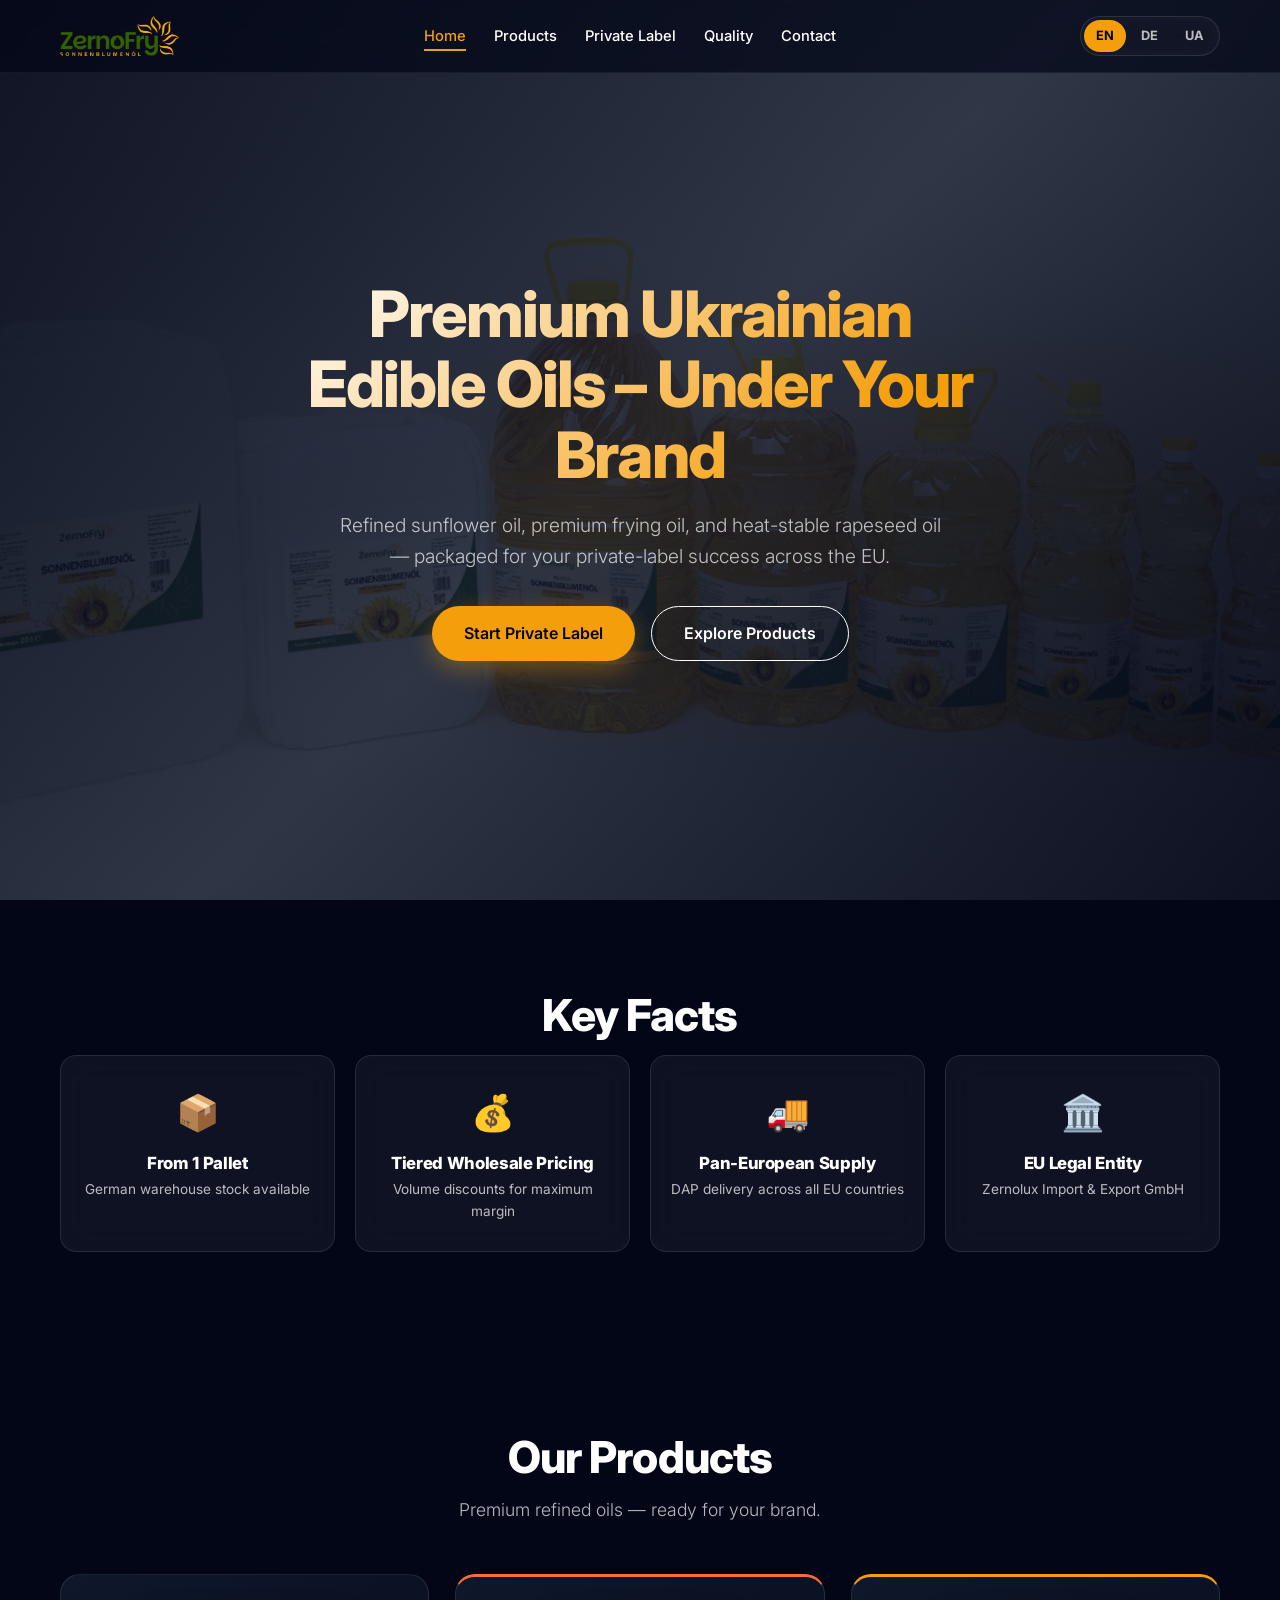
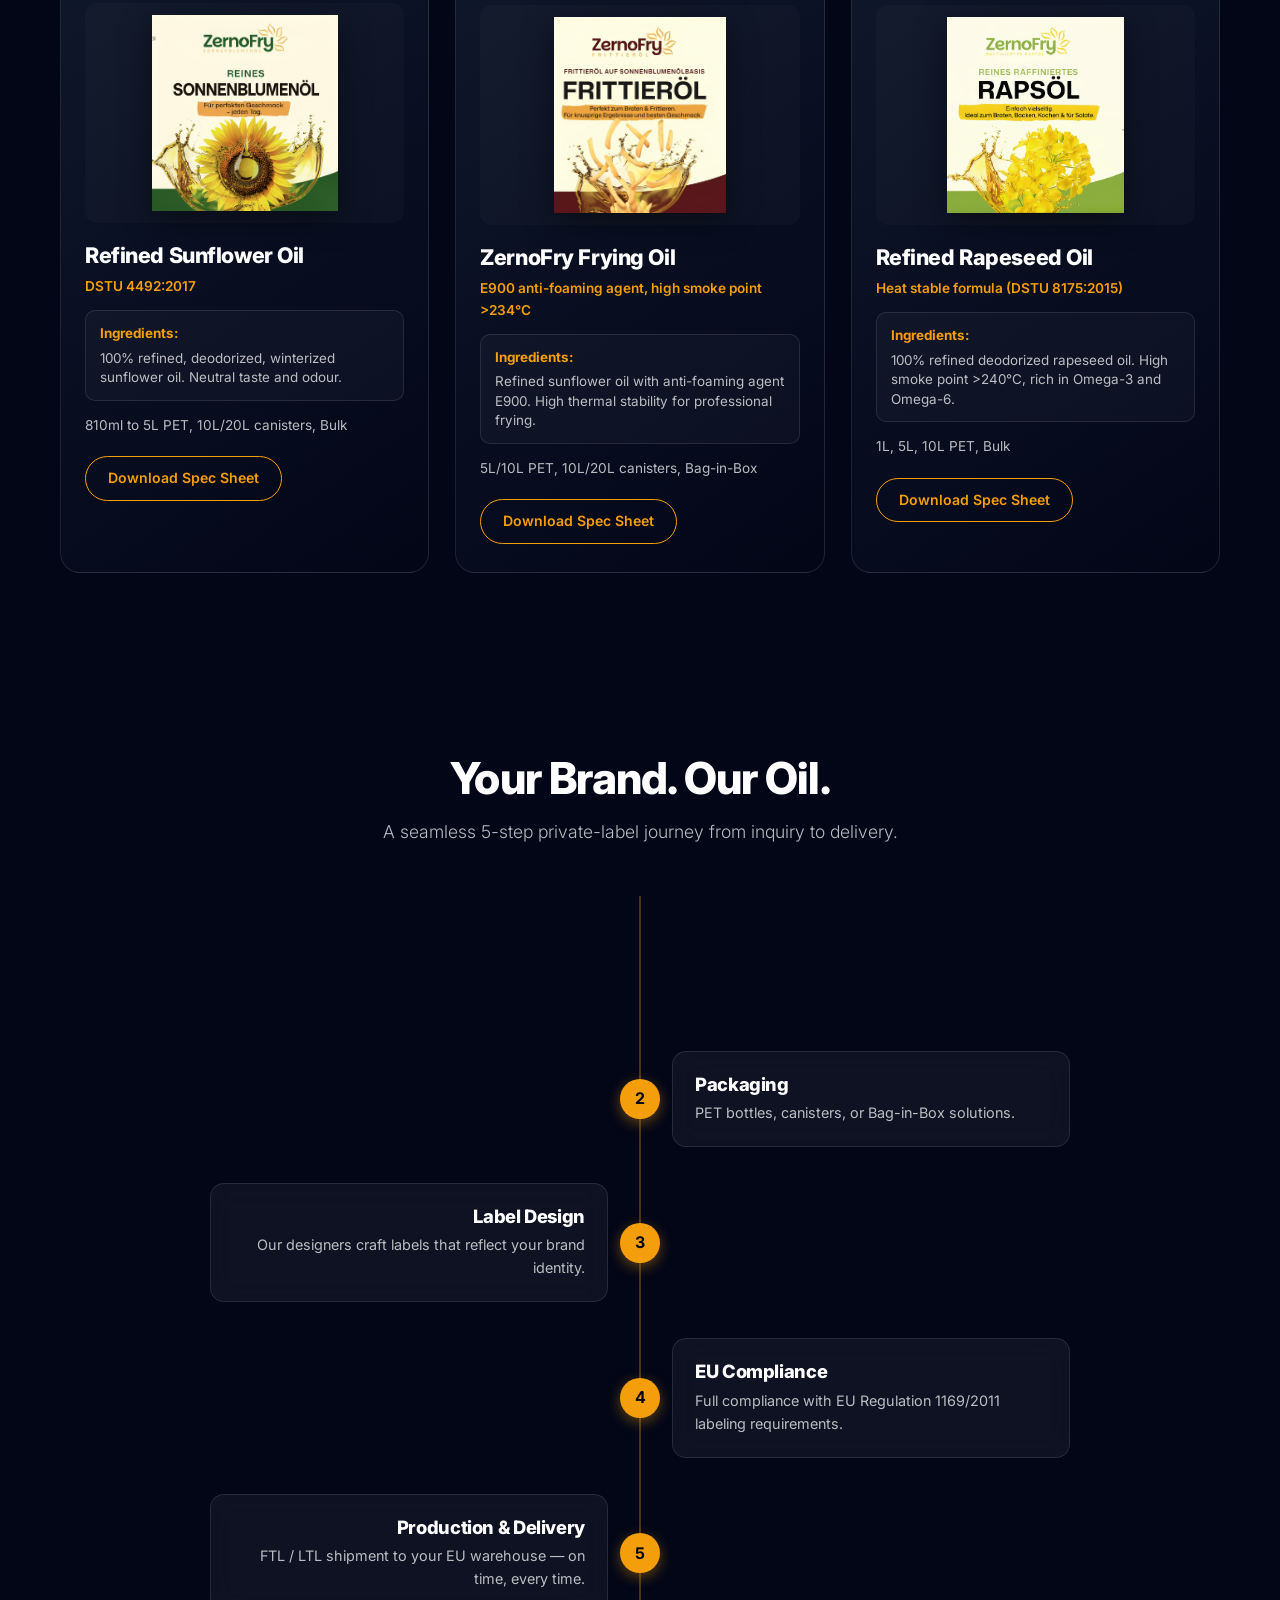
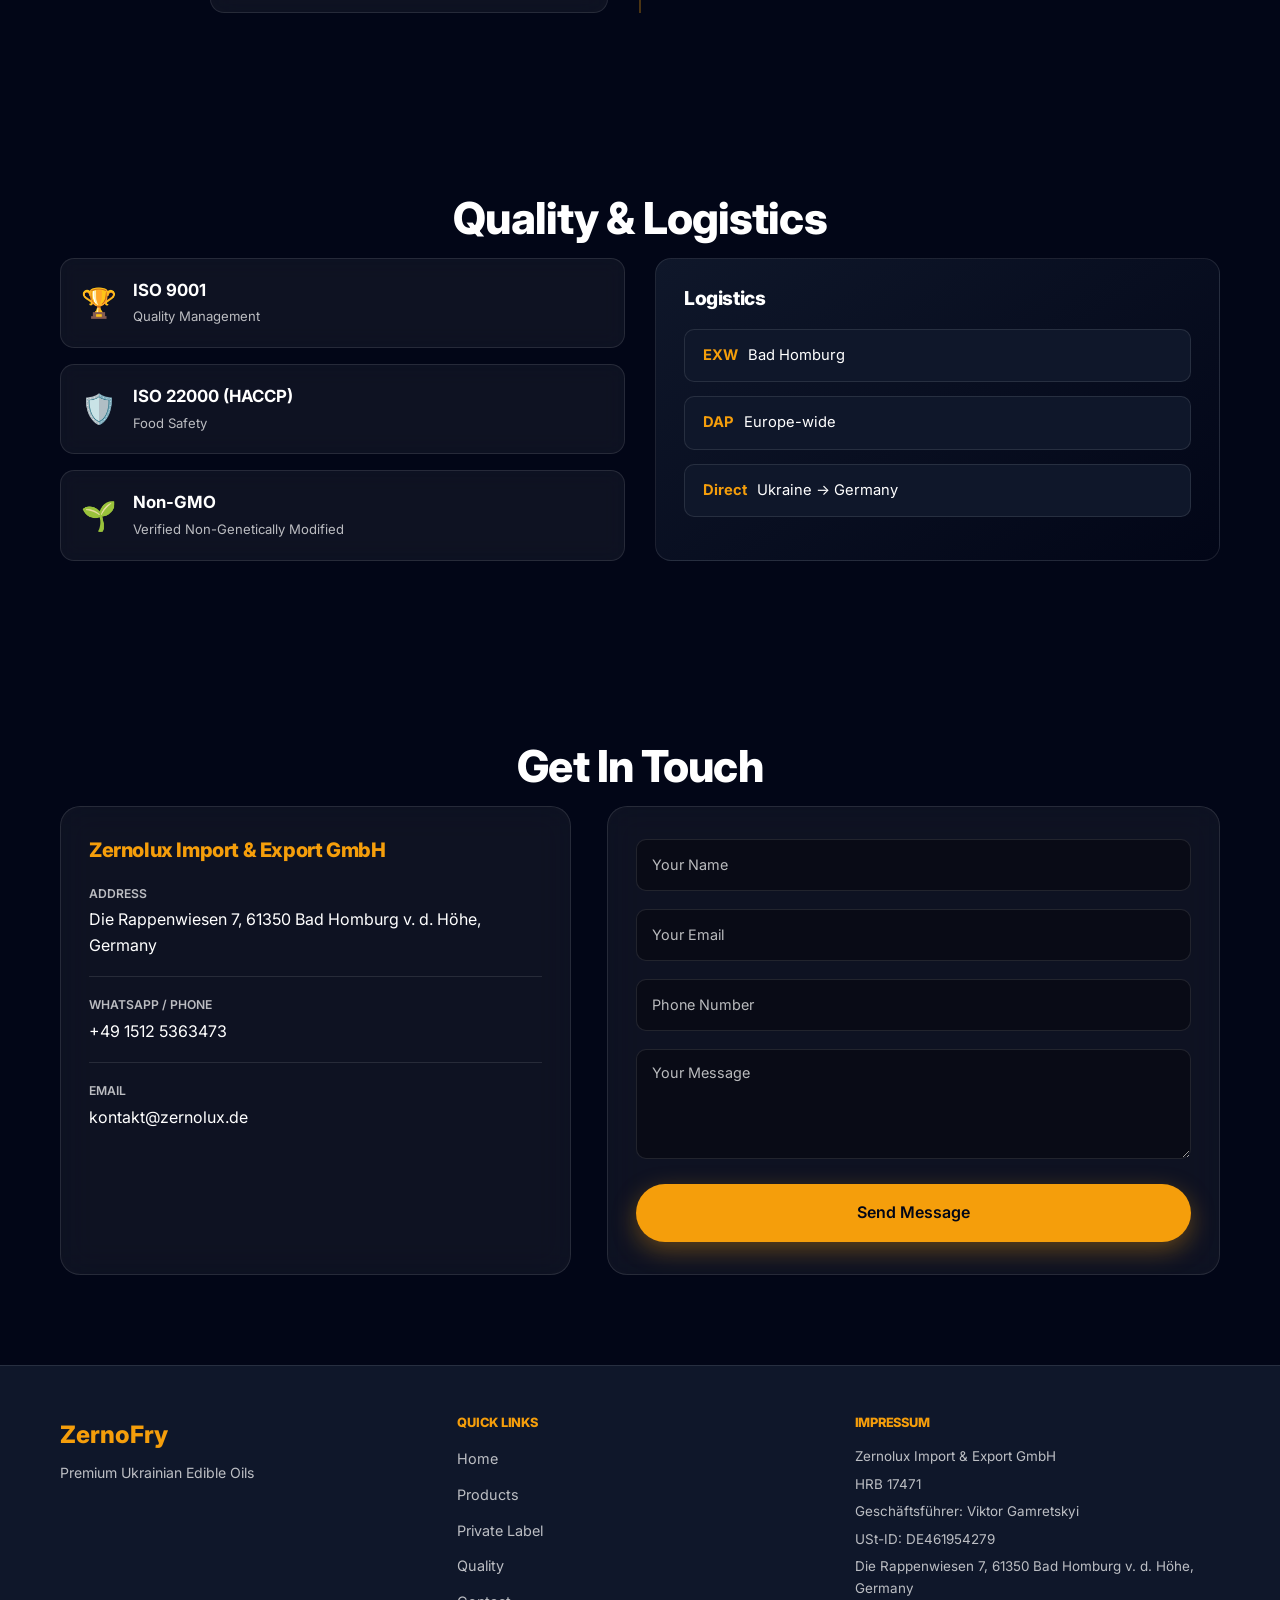
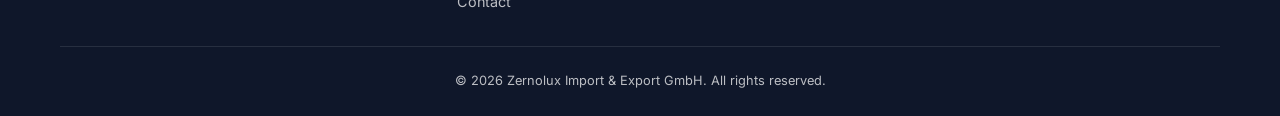
==== commit d52dd56f: "Add files via upload" ====
--- a/ZernoFry/index.html
+++ b/ZernoFry/index.html
@@ -2,7 +2,10 @@
 <html lang="en">
   <head>
     <meta charset="UTF-8" />
-    <meta name="viewport" content="width=device-width, initial-scale=1.0" />
+    <meta
+      name="viewport"
+      content="width=device-width, initial-scale=1.0, maximum-scale=5.0"
+    />
     <meta
       name="description"
       content="Zernolux Import & Export GmbH – Premium Ukrainian edible oils for private-label B2B distribution across the EU."
@@ -21,15 +24,13 @@
     <!-- ================================================================== -->
     <!--  HEADER / NAVIGATION                                               -->
     <!-- ================================================================== -->
-    <!-- ================================================================== -->
-    <!--  HEADER / NAVIGATION                                               -->
-    <!-- ================================================================== -->
     <header class="header" id="header">
       <div class="header__container container">
         <a href="#hero" class="logo" aria-label="ZernoFry">
           <img src="images/logo.jpg" alt="ZernoFry Logo" class="logo__img" />
         </a>
 
+        <!-- Навігація (десктоп + мобільна шторка) -->
         <nav class="nav" id="nav">
           <ul class="nav__list">
             <li>
@@ -63,19 +64,36 @@
           </ul>
         </nav>
 
-        <div class="lang-switcher" id="langSwitcher">
-          <button class="lang-btn active" data-lang="en" data-i18n="lang.en">
-            EN
-          </button>
-          <button class="lang-btn" data-lang="de" data-i18n="lang.de">
-            DE
-          </button>
-          <button class="lang-btn" data-lang="uk" data-i18n="lang.uk">
-            UA
+        <div class="header__actions">
+          <div class="lang-switcher" id="langSwitcher">
+            <button class="lang-btn active" data-lang="en" data-i18n="lang.en">
+              EN
+            </button>
+            <button class="lang-btn" data-lang="de" data-i18n="lang.de">
+              DE
+            </button>
+            <button class="lang-btn" data-lang="uk" data-i18n="lang.uk">
+              UA
+            </button>
+          </div>
+
+          <!-- Кнопка гамбургер-меню для телефонів -->
+          <button
+            class="nav-toggle"
+            id="navToggle"
+            aria-label="Open menu"
+            aria-expanded="false"
+          >
+            <span class="nav-toggle__bar"></span>
+            <span class="nav-toggle__bar"></span>
+            <span class="nav-toggle__bar"></span>
           </button>
         </div>
       </div>
     </header>
+
+    <!-- Мобільна підкладка при відкритому меню -->
+    <div class="nav-overlay" id="navOverlay"></div>
 
     <!-- ================================================================== -->
     <!--  HERO SECTION                                                      -->
@@ -177,13 +195,14 @@
         </p>
 
         <div class="products__grid">
-          <!-- Product 1: Refined Sunflower Oil -->
+          <!-- Картка 1: Соняшникова олія -->
           <div class="product-card product-card--sunflower reveal">
             <div class="product-card__image">
               <img
                 src="images/sunflower-photo.jpg"
                 alt="Refined Sunflower Oil"
                 class="product-card__photo"
+                loading="lazy"
               />
             </div>
             <div class="product-card__body">
@@ -216,18 +235,20 @@
                 data-i18n-href="products.card1.pdf"
                 class="product-card__cta btn btn--small"
                 target="_blank"
+                rel="noopener"
                 >Download Spec Sheet</a
               >
             </div>
           </div>
 
-          <!-- Product 2: ZernoFry Frying Oil -->
+          <!-- Картка 2: Фритюрна олія ZernoFry -->
           <div class="product-card product-card--frying reveal">
             <div class="product-card__image">
               <img
                 src="images/frying-photo.jpg"
                 alt="ZernoFry Frying Oil"
                 class="product-card__photo"
+                loading="lazy"
               />
             </div>
             <div class="product-card__body">
@@ -263,18 +284,20 @@
                 data-i18n-href="products.card2.pdf"
                 class="product-card__cta btn btn--small"
                 target="_blank"
+                rel="noopener"
                 >Download Spec Sheet</a
               >
             </div>
           </div>
 
-          <!-- Product 3: Refined Rapeseed Oil -->
+          <!-- Картка 3: Ріпакова олія -->
           <div class="product-card product-card--rapeseed reveal">
             <div class="product-card__image">
               <img
                 src="images/rapeseed-photo.jpg"
                 alt="Refined Rapeseed Oil"
                 class="product-card__photo"
+                loading="lazy"
               />
             </div>
             <div class="product-card__body">
@@ -294,7 +317,7 @@
                 >
                 <p data-i18n="products.card3.ingredients">
                   100% refined deodorized rapeseed oil. High smoke point >240°C,
-                  suitable for cooking and salads.
+                  rich in Omega-3 and Omega-6.
                 </p>
               </div>
 
@@ -310,6 +333,7 @@
                 data-i18n-href="products.card3.pdf"
                 class="product-card__cta btn btn--small"
                 target="_blank"
+                rel="noopener"
                 >Download Spec Sheet</a
               >
             </div>
@@ -331,7 +355,6 @@
         </p>
 
         <div class="timeline" id="timeline">
-          <div class="timeline__progress"></div>
           <div class="timeline__steps">
             <div class="timeline__step reveal">
               <div class="timeline__step-number">1</div>
@@ -530,6 +553,7 @@
                 name="name"
                 class="form-input"
                 required
+                placeholder=" "
               />
               <label class="form-label" for="name" data-i18n="contact.form.name"
                 >Your Name</label
@@ -543,6 +567,7 @@
                 name="email"
                 class="form-input"
                 required
+                placeholder=" "
               />
               <label
                 class="form-label"
@@ -553,7 +578,13 @@
             </div>
 
             <div class="form-group">
-              <input type="tel" id="phone" name="phone" class="form-input" />
+              <input
+                type="tel"
+                id="phone"
+                name="phone"
+                class="form-input"
+                placeholder=" "
+              />
               <label
                 class="form-label"
                 for="phone"
@@ -567,8 +598,9 @@
                 id="message"
                 name="message"
                 class="form-input form-textarea"
-                rows="5"
+                rows="4"
                 required
+                placeholder=" "
               ></textarea>
               <label
                 class="form-label"
@@ -648,8 +680,8 @@
       </div>
     </footer>
 
-    <!-- Back to Top -->
-    <div class="back-to-top" id="backToTop">
+    <!-- Кнопка повернення вгору -->
+    <button class="back-to-top" id="backToTop" aria-label="Back to top">
       <svg
         width="24"
         height="24"
@@ -665,7 +697,7 @@
           stroke-linejoin="round"
         />
       </svg>
-    </div>
+    </button>
 
     <script src="js/translations.js"></script>
     <script src="js/main.js"></script>
--- a/ZernoFry/css/style.css
+++ b/ZernoFry/css/style.css
@@ -1,32 +1,32 @@
 /* =========================================================
-   ZernoFry — main stylesheet
-   Premium B2B Design System:
-   - Deep Navy Blue #0f172a
-   - Rich Black/Navy #020617
-   - Pure White #FFFFFF
-   - Vibrant Gold/Sunflower #F59E0B (primary CTA & accents)
+   ZernoFry — Adaptive B2B Stylesheet
+   - Navy Blue & Gold design system
+   - Full Mobile Responsiveness (320px - 1440px+)
+   - Touch-first optimization & no horizontal overflow
    ========================================================= */
 
-/* ---------- Variables ---------- */
+/* ---------- CSS Variables ---------- */
 :root {
   --navy-dark: #0f172a;
   --navy-black: #020617;
   --white: #ffffff;
   --gold: #f59e0b;
   --gold-light: #fcd34d;
-  --surface-navy: #1e293b;
   --glass-bg: rgba(255, 255, 255, 0.05);
   --glass-border: rgba(255, 255, 255, 0.1);
   --text-primary: #ffffff;
   --text-secondary: rgba(255, 255, 255, 0.72);
-  --shadow-lg: 0 20px 60px rgba(0, 0, 0, 0.4);
-  --shadow-xl: 0 30px 80px rgba(0, 0, 0, 0.55);
+  --shadow-lg: 0 16px 40px rgba(0, 0, 0, 0.4);
+  --shadow-xl: 0 24px 60px rgba(0, 0, 0, 0.55);
   --ease: cubic-bezier(0.165, 0.84, 0.44, 1);
   --container: 1200px;
-}
-
-/* ---------- Reset ---------- */
-* {
+  --header-height: 80px;
+}
+
+/* ---------- Reset & Base ---------- */
+*,
+*::before,
+*::after {
   box-sizing: border-box;
   margin: 0;
   padding: 0;
@@ -34,8 +34,9 @@
 
 html {
   scroll-behavior: smooth;
-  scroll-padding-top: 80px;
+  scroll-padding-top: var(--header-height);
   font-size: 16px;
+  -webkit-text-size-adjust: 100%;
 }
 
 body {
@@ -47,14 +48,22 @@
     "Segoe UI",
     Roboto,
     sans-serif;
-  background: var(--navy-black);
+  background-color: var(--navy-black);
   color: var(--text-primary);
-  line-height: 1.7;
+  line-height: 1.6;
   overflow-x: hidden;
+  width: 100%;
+  position: relative;
+}
+
+/* Блокування скролу сторінки, коли відкрите мобільне меню */
+body.menu-open {
+  overflow: hidden;
 }
 
 img {
   max-width: 100%;
+  height: auto;
   display: block;
 }
 
@@ -81,36 +90,36 @@
 h4 {
   font-family: "Inter", system-ui, sans-serif;
   font-weight: 800;
-  line-height: 1.1;
+  line-height: 1.15;
   letter-spacing: -0.02em;
 }
 
 .container {
+  width: 100%;
   max-width: var(--container);
-  margin: 0 auto;
-  padding: 0 24px;
+  margin-inline: auto;
+  padding-inline: 20px;
 }
 
 section {
   position: relative;
-  padding: 110px 0;
-}
-
-/* ---------- Section Title ---------- */
+  padding-block: 90px;
+}
+
+/* ---------- Typography & Titles ---------- */
 .section__title {
-  font-size: clamp(2.2rem, 5vw, 3rem);
+  font-size: clamp(1.85rem, 5vw, 2.75rem);
   text-align: center;
-  margin-bottom: 16px;
-  font-weight: 800;
-  letter-spacing: -0.02em;
+  margin-bottom: 14px;
 }
 
 .section__subtitle {
   text-align: center;
   color: var(--text-secondary);
-  font-size: 1.1rem;
-  max-width: 640px;
-  margin: 0 auto 70px;
+  font-size: clamp(0.95rem, 2.5vw, 1.1rem);
+  max-width: 620px;
+  margin-inline: auto;
+  margin-bottom: 50px;
   font-weight: 300;
 }
 
@@ -120,137 +129,120 @@
   align-items: center;
   justify-content: center;
   gap: 10px;
-  font-family: "Inter", sans-serif;
   font-weight: 600;
   font-size: 1rem;
-  padding: 16px 36px;
+  min-height: 50px;
+  padding: 14px 32px;
   border-radius: 999px;
-  transition: all 0.4s var(--ease);
-  white-space: nowrap;
-  position: relative;
-  overflow: hidden;
+  transition: all 0.3s var(--ease);
+  text-align: center;
+  cursor: pointer;
 }
 
 .btn--primary {
   background: var(--gold);
   color: var(--navy-black);
-  box-shadow: 0 10px 30px rgba(245, 158, 11, 0.4);
+  box-shadow: 0 8px 24px rgba(245, 158, 11, 0.35);
 }
 
 .btn--primary:hover {
   background: var(--gold-light);
-  transform: translateY(-3px);
-  box-shadow: 0 18px 40px rgba(245, 158, 11, 0.55);
-  letter-spacing: 0.5px;
+  transform: translateY(-2px);
+  box-shadow: 0 14px 32px rgba(245, 158, 11, 0.45);
 }
 
 .btn--secondary {
   background: transparent;
   color: var(--white);
-  border: 2px solid var(--white);
+  border: 1.5px solid var(--white);
 }
 
 .btn--secondary:hover {
   background: var(--white);
   color: var(--navy-black);
-  transform: translateY(-3px);
-  box-shadow: 0 10px 30px rgba(255, 255, 255, 0.15);
+  transform: translateY(-2px);
 }
 
 .btn--small {
-  padding: 10px 24px;
-  font-size: 0.9rem;
+  min-height: 44px;
+  padding: 10px 22px;
+  font-size: 0.88rem;
 }
 
 .btn--lg {
   width: 100%;
-  padding: 18px 36px;
-}
-
-/* ---------- Header ---------- */
+  padding: 16px 28px;
+}
+
+/* ---------- Header & Navigation ---------- */
 .header {
   position: fixed;
   top: 0;
   left: 0;
   right: 0;
   z-index: 1000;
-  padding: 24px 0;
-  transition: all 0.4s var(--ease);
+  padding-block: 16px;
+  transition: all 0.3s var(--ease);
+  background: rgba(2, 6, 23, 0.7);
+  backdrop-filter: blur(14px);
+  -webkit-backdrop-filter: blur(14px);
+  border-bottom: 1px solid rgba(255, 255, 255, 0.06);
+}
+
+.header.scrolled {
+  padding-block: 10px;
+  background: rgba(2, 6, 23, 0.94);
+  border-bottom-color: rgba(245, 158, 11, 0.25);
+  box-shadow: 0 4px 20px rgba(0, 0, 0, 0.5);
 }
 
 .header__container {
   display: flex;
   align-items: center;
   justify-content: space-between;
-  gap: 24px;
-}
-
-.header.scrolled {
-  padding: 14px 0;
-  background: rgba(2, 6, 23, 0.88);
-  backdrop-filter: blur(20px);
-  border-bottom: 1px solid rgba(245, 158, 11, 0.2);
-  box-shadow: 0 4px 20px rgba(0, 0, 0, 0.4);
-}
-
-/* Logo */
+  gap: 16px;
+}
+
 .logo {
   display: flex;
   align-items: center;
-  gap: 12px;
-  font-family: "Inter", sans-serif;
-  font-weight: 800;
-  font-size: 1.8rem;
-  color: var(--gold);
-  letter-spacing: -0.5px;
   text-decoration: none;
-  position: relative;
-  z-index: 2;
+  z-index: 1002;
+  flex-shrink: 0;
 }
 
 .logo__img {
-  height: 42px;
+  height: 40px;
   width: auto;
   object-fit: contain;
-  display: block;
-}
-
-/* Nav */
+  border-radius: 4px;
+}
+
+/* Desktop Menu */
 .nav__list {
   display: flex;
   align-items: center;
-  gap: 32px;
+  gap: 28px;
 }
 
 .nav__link {
-  font-weight: 600;
-  font-size: 0.95rem;
+  font-weight: 500;
+  font-size: 0.92rem;
   color: var(--white);
   position: relative;
-  padding: 8px 0;
+  padding-block: 6px;
   transition: color 0.3s var(--ease);
 }
 
-.nav__link:hover {
+.nav__link:hover,
+.nav__link.active {
   color: var(--gold);
-}
-
-.nav__link.active::after,
-.nav__link:hover::after {
-  content: "";
-  position: absolute;
-  bottom: -6px;
-  left: 0;
-  width: 100%;
-  height: 2px;
-  background: var(--gold);
-  transition: width 0.3s var(--ease);
 }
 
 .nav__link::after {
   content: "";
   position: absolute;
-  bottom: -6px;
+  bottom: 0;
   left: 0;
   width: 0;
   height: 2px;
@@ -258,27 +250,36 @@
   transition: width 0.3s var(--ease);
 }
 
+.nav__link.active::after,
+.nav__link:hover::after {
+  width: 100%;
+}
+
+.header__actions {
+  display: flex;
+  align-items: center;
+  gap: 12px;
+  z-index: 1002;
+}
+
 /* Language Switcher */
 .lang-switcher {
   display: flex;
-  gap: 4px;
+  gap: 3px;
   background: var(--glass-bg);
   border: 1px solid var(--glass-border);
   border-radius: 999px;
-  padding: 4px;
+  padding: 3px;
   backdrop-filter: blur(10px);
 }
 
 .lang-btn {
-  padding: 8px 16px;
+  padding: 6px 12px;
   border-radius: 999px;
-  font-size: 0.85rem;
+  font-size: 0.8rem;
   font-weight: 700;
   color: var(--text-secondary);
-  background: transparent;
-  border: none;
-  transition: all 0.3s var(--ease);
-  cursor: pointer;
+  transition: all 0.2s var(--ease);
 }
 
 .lang-btn:hover {
@@ -288,42 +289,75 @@
 .lang-btn.active {
   background: var(--gold);
   color: var(--navy-black);
-  box-shadow: 0 4px 16px rgba(245, 158, 11, 0.4);
+}
+
+/* Burger Toggle Button */
+.nav-toggle {
+  display: none;
+  flex-direction: column;
+  justify-content: center;
+  gap: 5px;
+  width: 42px;
+  height: 42px;
+  padding: 8px;
+  border-radius: 8px;
+  background: var(--glass-bg);
+  border: 1px solid var(--glass-border);
+}
+
+.nav-toggle__bar {
+  width: 100%;
+  height: 2px;
+  background-color: var(--white);
+  border-radius: 2px;
+  transition:
+    transform 0.3s var(--ease),
+    opacity 0.3s var(--ease);
+}
+
+.nav-toggle.active .nav-toggle__bar:nth-child(1) {
+  transform: translateY(7px) rotate(45deg);
+}
+.nav-toggle.active .nav-toggle__bar:nth-child(2) {
+  opacity: 0;
+}
+.nav-toggle.active .nav-toggle__bar:nth-child(3) {
+  transform: translateY(-7px) rotate(-45deg);
+}
+
+.nav-overlay {
+  display: none;
 }
 
 /* ---------- Hero ---------- */
 .hero {
-  height: 100vh;
-  min-height: 700px;
+  min-height: 100vh;
+  min-height: 100dvh;
   position: relative;
   display: flex;
   align-items: center;
+  justify-content: center;
   overflow: hidden;
+  padding-top: calc(var(--header-height) + 20px);
+  padding-bottom: 60px;
 }
 
 .hero__bg {
   position: absolute;
-  top: 0;
-  left: 0;
-  width: 100%;
-  height: 100%;
+  inset: 0;
   background-size: cover;
   background-position: center;
-  background-attachment: fixed;
-  transform: scale(1.1);
+  transform: scale(1.05);
 }
 
 .hero__overlay {
   position: absolute;
-  top: 0;
-  left: 0;
-  width: 100%;
-  height: 100%;
+  inset: 0;
   background: linear-gradient(
     135deg,
-    rgba(2, 6, 23, 0.92) 0%,
-    rgba(15, 23, 42, 0.84) 50%,
-    rgba(2, 6, 23, 0.92) 100%
+    rgba(2, 6, 23, 0.94) 0%,
+    rgba(15, 23, 42, 0.85) 50%,
+    rgba(2, 6, 23, 0.95) 100%
   );
   z-index: 1;
 }
@@ -331,119 +365,99 @@
 .hero__content {
   position: relative;
   z-index: 2;
-  max-width: 720px;
-  margin: 0 auto;
   text-align: center;
-  padding: 0 20px;
+  max-width: 760px;
 }
 
 .hero__title {
-  font-size: clamp(2.8rem, 7vw, 4.5rem);
+  font-size: clamp(2rem, 6.5vw, 4rem);
   font-weight: 800;
   letter-spacing: -0.03em;
-  line-height: 1.05;
-  margin-bottom: 24px;
-  background: linear-gradient(135deg, var(--white) 0%, var(--gold) 75%);
+  line-height: 1.1;
+  margin-bottom: 20px;
+  background: linear-gradient(135deg, var(--white) 0%, var(--gold) 80%);
   -webkit-background-clip: text;
   -webkit-text-fill-color: transparent;
   background-clip: text;
-  animation: fadeInUp 1.2s ease-out 0.3s both;
 }
 
 .hero__subtitle {
-  font-size: 1.25rem;
+  font-size: clamp(1rem, 2.5vw, 1.2rem);
+  color: var(--text-secondary);
   font-weight: 300;
-  color: var(--text-secondary);
-  max-width: 600px;
-  margin: 0 auto 40px;
-  animation: fadeInUp 1.2s ease-out 0.5s both;
+  max-width: 620px;
+  margin-inline: auto;
+  margin-bottom: 34px;
 }
 
 .hero__cta-group {
   display: flex;
-  gap: 20px;
+  gap: 16px;
   justify-content: center;
   flex-wrap: wrap;
-  animation: fadeInUp 1.2s ease-out 0.7s both;
-}
-
-@keyframes fadeInUp {
-  from {
-    opacity: 0;
-    transform: translateY(30px);
-  }
-  to {
-    opacity: 1;
-    transform: translateY(0);
-  }
 }
 
 /* ---------- Key Facts ---------- */
 .facts__grid {
   display: grid;
   grid-template-columns: repeat(4, 1fr);
-  gap: 24px;
-  margin-top: 60px;
+  gap: 20px;
 }
 
 .fact-card {
   background: var(--glass-bg);
   border: 1px solid var(--glass-border);
-  border-radius: 18px;
-  padding: 32px 24px;
+  border-radius: 16px;
+  padding: 28px 20px;
   text-align: center;
-  backdrop-filter: blur(20px);
-  transition: all 0.4s var(--ease);
+  backdrop-filter: blur(16px);
+  transition:
+    transform 0.3s var(--ease),
+    border-color 0.3s var(--ease);
 }
 
 .fact-card:hover {
-  transform: translateY(-10px);
-  background: rgba(255, 255, 255, 0.08);
+  transform: translateY(-6px);
   border-color: var(--gold);
-  box-shadow: 0 20px 40px rgba(245, 158, 11, 0.15);
 }
 
 .fact-card__icon {
-  font-size: 2.5rem;
-  margin-bottom: 18px;
+  font-size: 2.2rem;
+  margin-bottom: 14px;
 }
 
 .fact-card__title {
-  font-size: 1.1rem;
-  font-weight: 700;
+  font-size: 1.05rem;
+  margin-bottom: 6px;
   color: var(--white);
-  margin-bottom: 8px;
 }
 
 .fact-card__text {
-  font-size: 0.9rem;
-  color: var(--text-secondary);
-  font-weight: 300;
+  font-size: 0.85rem;
+  color: var(--text-secondary);
 }
 
 /* ---------- Products ---------- */
 .products__grid {
   display: grid;
   grid-template-columns: repeat(3, 1fr);
-  gap: 32px;
-  margin-top: 60px;
+  gap: 26px;
 }
 
 .product-card {
   background: linear-gradient(145deg, var(--navy-dark), var(--navy-black));
   border: 1px solid var(--glass-border);
-  border-radius: 22px;
-  padding: 36px 32px;
-  transition: all 0.4s cubic-bezier(0.165, 0.84, 0.44, 1);
-  position: relative;
-  overflow: hidden;
+  border-radius: 20px;
+  padding: 28px 24px;
   display: flex;
   flex-direction: column;
-  height: 100%;
+  transition:
+    transform 0.3s var(--ease),
+    box-shadow 0.3s var(--ease);
 }
 
 .product-card:hover {
-  transform: translateY(-10px);
+  transform: translateY(-6px);
   box-shadow: var(--shadow-xl);
   border-color: var(--gold);
 }
@@ -457,41 +471,34 @@
 }
 
 .product-card__image {
-  height: 250px;
-  margin-bottom: 24px;
+  height: 220px;
   display: flex;
   align-items: center;
   justify-content: center;
-  border-radius: 14px;
-  background: rgba(255, 255, 255, 0.03);
-  padding: 16px;
+  border-radius: 12px;
+  background: rgba(255, 255, 255, 0.02);
+  padding: 12px;
+  margin-bottom: 20px;
 }
 
 .product-card__photo {
   max-height: 100%;
   width: auto;
   object-fit: contain;
-  filter: drop-shadow(0 10px 20px rgba(0, 0, 0, 0.5));
-  transition: transform 0.4s var(--ease);
-}
-
-.product-card:hover .product-card__photo {
-  transform: scale(1.06);
+  filter: drop-shadow(0 8px 16px rgba(0, 0, 0, 0.45));
 }
 
 .product-card__title {
-  font-size: 1.45rem;
-  font-weight: 800;
-  color: var(--white);
-  margin-bottom: 10px;
+  font-size: 1.35rem;
+  margin-bottom: 8px;
 }
 
 .product-card__spec,
 .product-card__features {
-  font-size: 0.9rem;
+  font-size: 0.85rem;
   color: var(--gold);
+  font-weight: 600;
   margin-bottom: 12px;
-  font-weight: 600;
 }
 
 .product-card__ingredients {
@@ -499,8 +506,8 @@
   border: 1px solid var(--glass-border);
   border-radius: 10px;
   padding: 12px 14px;
-  margin-bottom: 16px;
-  font-size: 0.85rem;
+  margin-bottom: 14px;
+  font-size: 0.84rem;
 }
 
 .product-card__ingredients strong {
@@ -515,34 +522,28 @@
 }
 
 .product-card__packaging {
-  font-size: 0.88rem;
-  font-weight: 500;
-  color: var(--text-secondary);
-  margin-bottom: 24px;
+  font-size: 0.85rem;
+  color: var(--text-secondary);
+  margin-bottom: 20px;
 }
 
 .product-card__cta {
   margin-top: auto;
-  padding: 12px 28px;
-  font-size: 0.9rem;
   border: 1px solid var(--gold);
   color: var(--gold);
   background: transparent;
-  transition: all 0.3s var(--ease);
 }
 
 .product-card__cta:hover {
   background: var(--gold);
   color: var(--navy-black);
-  transform: translateY(-2px);
-  box-shadow: 0 10px 25px rgba(245, 158, 11, 0.3);
-}
-
-/* ---------- Private Label Timeline ---------- */
+}
+
+/* ---------- Timeline ---------- */
 .timeline {
   position: relative;
-  margin-top: 60px;
-  padding: 40px 0;
+  max-width: 860px;
+  margin-inline: auto;
 }
 
 .timeline::before {
@@ -550,117 +551,87 @@
   position: absolute;
   top: 0;
   bottom: 0;
+  left: 50%;
   width: 2px;
   background: var(--gold);
+  opacity: 0.3;
+  transform: translateX(-50%);
+}
+
+.timeline__steps {
+  display: flex;
+  flex-direction: column;
+  gap: 36px;
+}
+
+.timeline__step {
+  position: relative;
+  display: flex;
+  align-items: center;
+  width: 100%;
+}
+
+.timeline__step:nth-child(odd) {
+  justify-content: flex-end;
+}
+
+.timeline__step:nth-child(odd) .timeline__step-content {
+  margin-right: calc(50% + 32px);
+  text-align: right;
+}
+
+.timeline__step:nth-child(even) .timeline__step-content {
+  margin-left: calc(50% + 32px);
+  text-align: left;
+}
+
+.timeline__step-number {
+  position: absolute;
   left: 50%;
   transform: translateX(-50%);
-  opacity: 0.3;
-}
-
-.timeline__steps {
-  position: relative;
-}
-
-.timeline__step {
-  position: relative;
-  margin-bottom: 50px;
-  display: flex;
-  align-items: flex-start;
-  width: 100%;
-}
-
-.timeline__step:nth-child(odd) {
-  justify-content: flex-end;
-}
-
-.timeline__step:nth-child(odd) .timeline__step-content {
-  text-align: right;
-  padding-right: 40px;
-}
-
-.timeline__step:nth-child(odd) .timeline__step-number {
-  margin-right: -50px;
-}
-
-.timeline__step:nth-child(even) .timeline__step-content {
-  text-align: left;
-  padding-left: 40px;
-}
-
-.timeline__step:nth-child(even) .timeline__step-number {
-  margin-left: -50px;
-}
-
-.timeline__step-number {
-  width: 44px;
-  height: 44px;
+  width: 40px;
+  height: 40px;
+  border-radius: 50%;
   background: var(--gold);
   color: var(--navy-black);
-  border-radius: 50%;
   display: flex;
   align-items: center;
   justify-content: center;
   font-weight: 700;
-  font-size: 1.1rem;
-  position: relative;
   z-index: 2;
-  flex-shrink: 0;
-  box-shadow: 0 8px 24px rgba(245, 158, 11, 0.3);
+  box-shadow: 0 4px 14px rgba(245, 158, 11, 0.4);
 }
 
 .timeline__step-content {
+  width: calc(50% - 32px);
   background: var(--glass-bg);
   border: 1px solid var(--glass-border);
-  border-radius: 16px;
-  padding: 28px;
-  max-width: 420px;
-  backdrop-filter: blur(20px);
+  border-radius: 14px;
+  padding: 22px;
+  backdrop-filter: blur(14px);
 }
 
 .timeline__step-title {
-  font-size: 1.25rem;
-  font-weight: 700;
-  color: var(--white);
-  margin-bottom: 8px;
+  font-size: 1.15rem;
+  margin-bottom: 6px;
 }
 
 .timeline__step-desc {
-  font-size: 0.95rem;
-  color: var(--text-secondary);
-  font-weight: 400;
-}
-
-.timeline__step-content::before {
-  content: "";
-  position: absolute;
-  top: 22px;
-  width: 44px;
-  height: 2px;
-  background: var(--gold);
-  opacity: 0.5;
-}
-
-.timeline__step:nth-child(odd) .timeline__step-content::before {
-  left: -44px;
-  transform: scaleX(-1);
-}
-
-.timeline__step:nth-child(even) .timeline__step-content::before {
-  right: -44px;
-}
-
-/* ---------- Quality & Badges ---------- */
+  font-size: 0.9rem;
+  color: var(--text-secondary);
+}
+
+/* ---------- Quality & Logistics ---------- */
 .quality__grid {
   display: grid;
   grid-template-columns: 1fr 1fr;
-  gap: 40px;
-  margin-top: 50px;
+  gap: 30px;
 }
 
 .quality__badges {
   display: flex;
   flex-direction: column;
-  gap: 20px;
+  gap: 16px;
 }
 
 .badge-item {
@@ -670,99 +641,82 @@
   background: var(--glass-bg);
   border: 1px solid var(--glass-border);
   border-radius: 14px;
-  padding: 20px 24px;
-  transition: all 0.3s var(--ease);
+  padding: 18px 20px;
   backdrop-filter: blur(10px);
 }
 
-.badge-item:hover {
-  background: rgba(255, 255, 255, 0.08);
-  border-color: var(--gold);
-  transform: translateX(8px);
-}
-
 .badge-item__icon {
-  font-size: 2rem;
-  flex-shrink: 0;
+  font-size: 1.8rem;
 }
 
 .badge-item__text strong {
   display: block;
-  font-size: 1.1rem;
-  font-weight: 700;
-  color: var(--white);
+  font-size: 1.05rem;
 }
 
 .badge-item__text span {
-  font-size: 0.85rem;
+  font-size: 0.82rem;
   color: var(--text-secondary);
 }
 
 .logistics__card {
   background: linear-gradient(145deg, var(--navy-dark), var(--navy-black));
   border: 1px solid var(--glass-border);
-  border-radius: 18px;
-  padding: 32px;
+  border-radius: 16px;
+  padding: 28px;
 }
 
 .logistics__title {
-  font-size: 1.25rem;
-  font-weight: 700;
-  color: var(--white);
-  margin-bottom: 24px;
+  font-size: 1.2rem;
+  margin-bottom: 20px;
 }
 
 .logistics__grid {
   display: flex;
   flex-direction: column;
-  gap: 16px;
+  gap: 14px;
 }
 
 .logistics__item {
-  font-size: 1rem;
-  padding: 14px 20px;
+  padding: 14px 18px;
   background: var(--navy-dark);
-  border-radius: 12px;
+  border-radius: 10px;
   border: 1px solid var(--glass-border);
   display: flex;
   align-items: center;
   gap: 10px;
+  font-size: 0.92rem;
 }
 
 .logistics__item strong {
   color: var(--gold);
-  font-weight: 700;
 }
 
 /* ---------- Contact ---------- */
 .contact__grid {
   display: grid;
-  grid-template-columns: 0.9fr 1.1fr;
-  gap: 48px;
-  margin-top: 50px;
-}
-
-.direct-contact {
+  grid-template-columns: 1fr 1.2fr;
+  gap: 36px;
+}
+
+.direct-contact,
+.contact-form {
   background: var(--glass-bg);
   border: 1px solid var(--glass-border);
-  border-radius: 22px;
-  padding: 40px;
-  backdrop-filter: blur(20px);
+  border-radius: 20px;
+  padding: 32px 28px;
+  backdrop-filter: blur(16px);
 }
 
 .direct-contact__title {
-  font-size: 1.35rem;
-  font-weight: 700;
+  font-size: 1.25rem;
   color: var(--gold);
-  margin-bottom: 28px;
+  margin-bottom: 22px;
 }
 
 .direct-contact__item {
-  display: flex;
-  flex-direction: column;
-  gap: 6px;
-  margin-bottom: 22px;
-  padding-bottom: 22px;
+  margin-bottom: 18px;
+  padding-bottom: 18px;
   border-bottom: 1px solid var(--glass-border);
 }
 
@@ -773,29 +727,23 @@
 }
 
 .direct-contact__label {
-  font-size: 0.8rem;
+  display: block;
+  font-size: 0.76rem;
+  text-transform: uppercase;
+  color: var(--text-secondary);
   font-weight: 600;
-  text-transform: uppercase;
-  letter-spacing: 0.06em;
-  color: var(--text-secondary);
+  margin-bottom: 4px;
 }
 
 .direct-contact__value {
-  font-size: 1.05rem;
-  font-weight: 500;
-  color: var(--white);
+  font-size: 1rem;
   word-break: break-word;
 }
 
-/* Contact Form */
 .contact-form {
-  background: var(--glass-bg);
-  border: 1px solid var(--glass-border);
-  border-radius: 22px;
-  padding: 40px;
-  backdrop-filter: blur(20px);
-  display: grid;
-  gap: 22px;
+  display: flex;
+  flex-direction: column;
+  gap: 18px;
 }
 
 .form-group {
@@ -805,21 +753,18 @@
 .form-input {
   width: 100%;
   padding: 16px;
-  font-family: "Inter", system-ui, sans-serif;
-  font-size: 1rem;
-  background: rgba(0, 0, 0, 0.3);
+  font-size: 1rem; /* 16px запобігає авто-зуму в мобільному Safari */
+  background: rgba(0, 0, 0, 0.35);
   border: 1.5px solid var(--glass-border);
-  border-radius: 12px;
+  border-radius: 10px;
   color: var(--white);
-  transition: all 0.3s var(--ease);
-  resize: none;
+  transition: border-color 0.2s var(--ease);
 }
 
 .form-input:focus {
   outline: none;
   border-color: var(--gold);
-  background: rgba(2, 6, 23, 0.6);
-  box-shadow: 0 0 0 3px rgba(245, 158, 11, 0.15);
+  background: rgba(2, 6, 23, 0.8);
 }
 
 .form-label {
@@ -829,108 +774,98 @@
   transform: translateY(-50%);
   color: var(--text-secondary);
   font-size: 0.9rem;
-  font-weight: 500;
   pointer-events: none;
-  transition: all 0.3s var(--ease);
-  background: transparent;
-  padding: 0 4px;
+  transition: all 0.2s var(--ease);
+}
+
+.form-textarea {
+  resize: vertical;
+  min-height: 110px;
+}
+
+.form-textarea + .form-label {
+  top: 24px;
 }
 
 .form-input:focus + .form-label,
-.form-input:not(:placeholder-shown) + .form-label,
-.form-textarea:focus + .form-label,
-.form-textarea:not(:placeholder-shown) + .form-label {
+.form-input:not(:placeholder-shown) + .form-label {
+  top: 0;
+  font-size: 0.75rem;
   color: var(--gold);
-  transform: translateY(-100%) scale(0.8);
   background: var(--navy-black);
-  padding: 0 6px;
+  padding-inline: 6px;
 }
 
 /* ---------- Footer ---------- */
 .footer {
   background: var(--navy-dark);
   border-top: 1px solid var(--glass-border);
-  padding: 60px 0 32px;
+  padding: 50px 0 24px;
 }
 
 .footer__grid {
   display: grid;
-  grid-template-columns: repeat(4, 1fr);
-  gap: 40px;
-  padding-bottom: 40px;
+  grid-template-columns: repeat(3, 1fr);
+  gap: 32px;
+  padding-bottom: 32px;
   border-bottom: 1px solid var(--glass-border);
-  margin-bottom: 32px;
+  margin-bottom: 24px;
 }
 
 .footer__brand {
-  font-family: "Inter", sans-serif;
+  font-size: 1.5rem;
   font-weight: 800;
-  font-size: 1.6rem;
   color: var(--gold);
 }
 
 .footer__tagline {
-  font-size: 0.9rem;
-  color: var(--text-secondary);
-  margin-top: 12px;
-  max-width: 240px;
-  font-weight: 300;
+  font-size: 0.88rem;
+  color: var(--text-secondary);
+  margin-top: 8px;
 }
 
 .footer__col h4 {
   font-size: 0.8rem;
   text-transform: uppercase;
-  letter-spacing: 0.08em;
   color: var(--gold);
-  margin-bottom: 20px;
-  font-weight: 600;
+  margin-bottom: 16px;
 }
 
 .footer__links {
   display: flex;
   flex-direction: column;
-  gap: 12px;
+  gap: 10px;
 }
 
 .footer__links a {
-  font-size: 0.92rem;
-  color: var(--text-secondary);
-  transition: color 0.3s var(--ease);
+  font-size: 0.9rem;
+  color: var(--text-secondary);
+  transition: color 0.2s var(--ease);
 }
 
 .footer__links a:hover {
   color: var(--gold);
 }
 
-footer .impressum {
-  display: flex;
-  flex-direction: column;
-  gap: 8px;
-}
-
 .impressum p {
-  font-size: 0.88rem;
-  color: var(--text-secondary);
-}
-
-.impressum p:nth-child(1) {
-  font-weight: 700;
-  color: var(--white);
+  font-size: 0.84rem;
+  color: var(--text-secondary);
+  margin-bottom: 6px;
 }
 
 .footer__bottom {
   text-align: center;
-  font-size: 0.82rem;
-  color: var(--text-secondary);
-}
-
-/* ---------- Back to Top ---------- */
+  font-size: 0.8rem;
+  color: var(--text-secondary);
+}
+
+/* ---------- Back to Top Button ---------- */
 .back-to-top {
   position: fixed;
-  right: 28px;
-  bottom: 28px;
-  width: 52px;
-  height: 52px;
+  right: 18px;
+  bottom: 20px;
+  width: 46px;
+  height: 46px;
   border-radius: 50%;
   background: var(--gold);
   color: var(--navy-black);
@@ -939,10 +874,10 @@
   justify-content: center;
   opacity: 0;
   pointer-events: none;
-  transform: translateY(20px);
-  transition: all 0.4s var(--ease);
+  transform: translateY(16px);
+  transition: all 0.3s var(--ease);
   z-index: 900;
-  box-shadow: 0 8px 24px rgba(245, 158, 11, 0.3);
+  box-shadow: 0 4px 16px rgba(0, 0, 0, 0.4);
 }
 
 .back-to-top.visible {
@@ -951,19 +886,13 @@
   transform: translateY(0);
 }
 
-.back-to-top:hover {
-  background: var(--gold-light);
-  transform: translateY(-3px);
-  box-shadow: 0 12px 30px rgba(245, 158, 11, 0.45);
-}
-
 /* ---------- Scroll Animations ---------- */
 .reveal {
   opacity: 0;
-  transform: translateY(30px);
+  transform: translateY(24px);
   transition:
-    opacity 0.7s var(--ease),
-    transform 0.7s var(--ease);
+    opacity 0.6s var(--ease),
+    transform 0.6s var(--ease);
 }
 
 .reveal.in-view {
@@ -971,110 +900,168 @@
   transform: translateY(0);
 }
 
-.products__grid .product-card.reveal {
-  transition-delay: calc(0.1s * var(--i, 0));
-}
-
-/* ---------- Responsive ---------- */
+/* =========================================================
+   RESPONSIVE BREAKPOINTS
+   ========================================================= */
+
+/* Планшети (до 1024px) */
 @media (max-width: 1024px) {
   .facts__grid {
     grid-template-columns: repeat(2, 1fr);
   }
+
   .products__grid {
     grid-template-columns: repeat(2, 1fr);
   }
+
+  .quality__grid {
+    grid-template-columns: 1fr;
+  }
+
+  .contact__grid {
+    grid-template-columns: 1fr;
+  }
+
+  .footer__grid {
+    grid-template-columns: repeat(2, 1fr);
+  }
+}
+
+/* Смартфони та невеликі планшети (до 768px) */
+@media (max-width: 768px) {
+  :root {
+    --header-height: 70px;
+  }
+
+  section {
+    padding-block: 65px;
+  }
+
+  .nav-toggle {
+    display: flex;
+  }
+
+  /* Мобільна навігаційна панель */
+  .nav {
+    position: fixed;
+    top: 0;
+    right: -100%;
+    width: min(300px, 80vw);
+    height: 100vh;
+    height: 100dvh;
+    background: #090e1a;
+    border-left: 1px solid var(--glass-border);
+    padding: 85px 24px 30px;
+    z-index: 1001;
+    transition: right 0.35s var(--ease);
+    box-shadow: -10px 0 30px rgba(0, 0, 0, 0.7);
+  }
+
+  .nav.open {
+    right: 0;
+  }
+
+  .nav__list {
+    flex-direction: column;
+    align-items: flex-start;
+    gap: 20px;
+  }
+
+  .nav__link {
+    font-size: 1.15rem;
+    padding-block: 8px;
+    width: 100%;
+  }
+
+  .nav-overlay {
+    display: block;
+    position: fixed;
+    inset: 0;
+    background: rgba(0, 0, 0, 0.65);
+    backdrop-filter: blur(4px);
+    z-index: 1000;
+    opacity: 0;
+    pointer-events: none;
+    transition: opacity 0.3s var(--ease);
+  }
+
+  .nav-overlay.visible {
+    opacity: 1;
+    pointer-events: auto;
+  }
+
+  /* Hero */
+  .hero {
+    padding-top: calc(var(--header-height) + 15px);
+  }
+
+  .hero__cta-group {
+    flex-direction: column;
+    width: 100%;
+  }
+
+  .hero__cta-group .btn {
+    width: 100%;
+  }
+
+  .facts__grid {
+    grid-template-columns: 1fr;
+  }
+
+  .products__grid {
+    grid-template-columns: 1fr;
+  }
+
+  /* Таймлайн для смартфонів: лінія зліва */
   .timeline::before {
-    left: 30px;
+    left: 20px;
     transform: none;
   }
+
   .timeline__step {
     justify-content: flex-start !important;
   }
+
+  .timeline__step-number {
+    left: 20px;
+    transform: translateX(-50%);
+  }
+
   .timeline__step:nth-child(odd) .timeline__step-content,
   .timeline__step:nth-child(even) .timeline__step-content {
+    width: 100%;
+    margin-left: 50px;
+    margin-right: 0;
     text-align: left;
-    padding-left: 40px;
-    padding-right: 0;
-  }
-  .timeline__step:nth-child(odd) .timeline__step-number,
-  .timeline__step:nth-child(even) .timeline__step-number {
-    margin-left: -50px;
-    margin-right: 0;
-  }
-  .timeline__step-content::before {
-    right: -44px !important;
-    left: auto !important;
-    transform: scaleX(-1) !important;
-  }
-  .quality__grid {
-    grid-template-columns: 1fr;
-  }
-  .contact__grid {
-    grid-template-columns: 1fr;
-  }
-  .footer__grid {
-    grid-template-columns: repeat(2, 1fr);
-  }
-}
-
-@media (max-width: 768px) {
-  .nav__list {
-    gap: 20px;
-  }
-  .hero__title {
-    font-size: clamp(2rem, 6vw, 3rem);
-  }
-  .hero__subtitle {
-    font-size: 1.1rem;
-  }
-  .hero__cta-group {
-    flex-direction: column;
-    gap: 16px;
-  }
-  .facts__grid {
-    grid-template-columns: 1fr;
-  }
-  .products__grid {
-    grid-template-columns: 1fr;
-  }
+  }
+
   .footer__grid {
     grid-template-columns: 1fr;
-  }
-  .lang-switcher {
-    gap: 2px;
-  }
+    gap: 28px;
+  }
+}
+
+/* Маленькі екрани смартфонів (до 420px) */
+@media (max-width: 420px) {
+  .container {
+    padding-inline: 16px;
+  }
+
+  .logo__img {
+    height: 34px;
+  }
+
   .lang-btn {
-    padding: 6px 12px;
-    font-size: 0.78rem;
-  }
-}
-
-@media (max-width: 480px) {
-  .container {
-    padding: 0 16px;
-  }
-  section {
-    padding: 80px 0;
-  }
-  .hero {
-    padding-top: 60px;
-  }
-  .hero__title {
-    font-size: 2.2rem;
-  }
+    padding: 5px 9px;
+    font-size: 0.75rem;
+  }
+
   .product-card {
-    padding: 32px 24px;
-  }
-  .footer__grid {
-    gap: 32px;
-  }
-}
-
-@media (prefers-reduced-motion: reduce) {
-  * {
-    animation-duration: 0.01ms !important;
-    animation-iteration-count: 1 !important;
-    transition-duration: 0.01ms !important;
-    scroll-behavior: auto !important;
-  }
-}
+    padding: 22px 16px;
+  }
+
+  .direct-contact,
+  .contact-form {
+    padding: 24px 18px;
+  }
+}
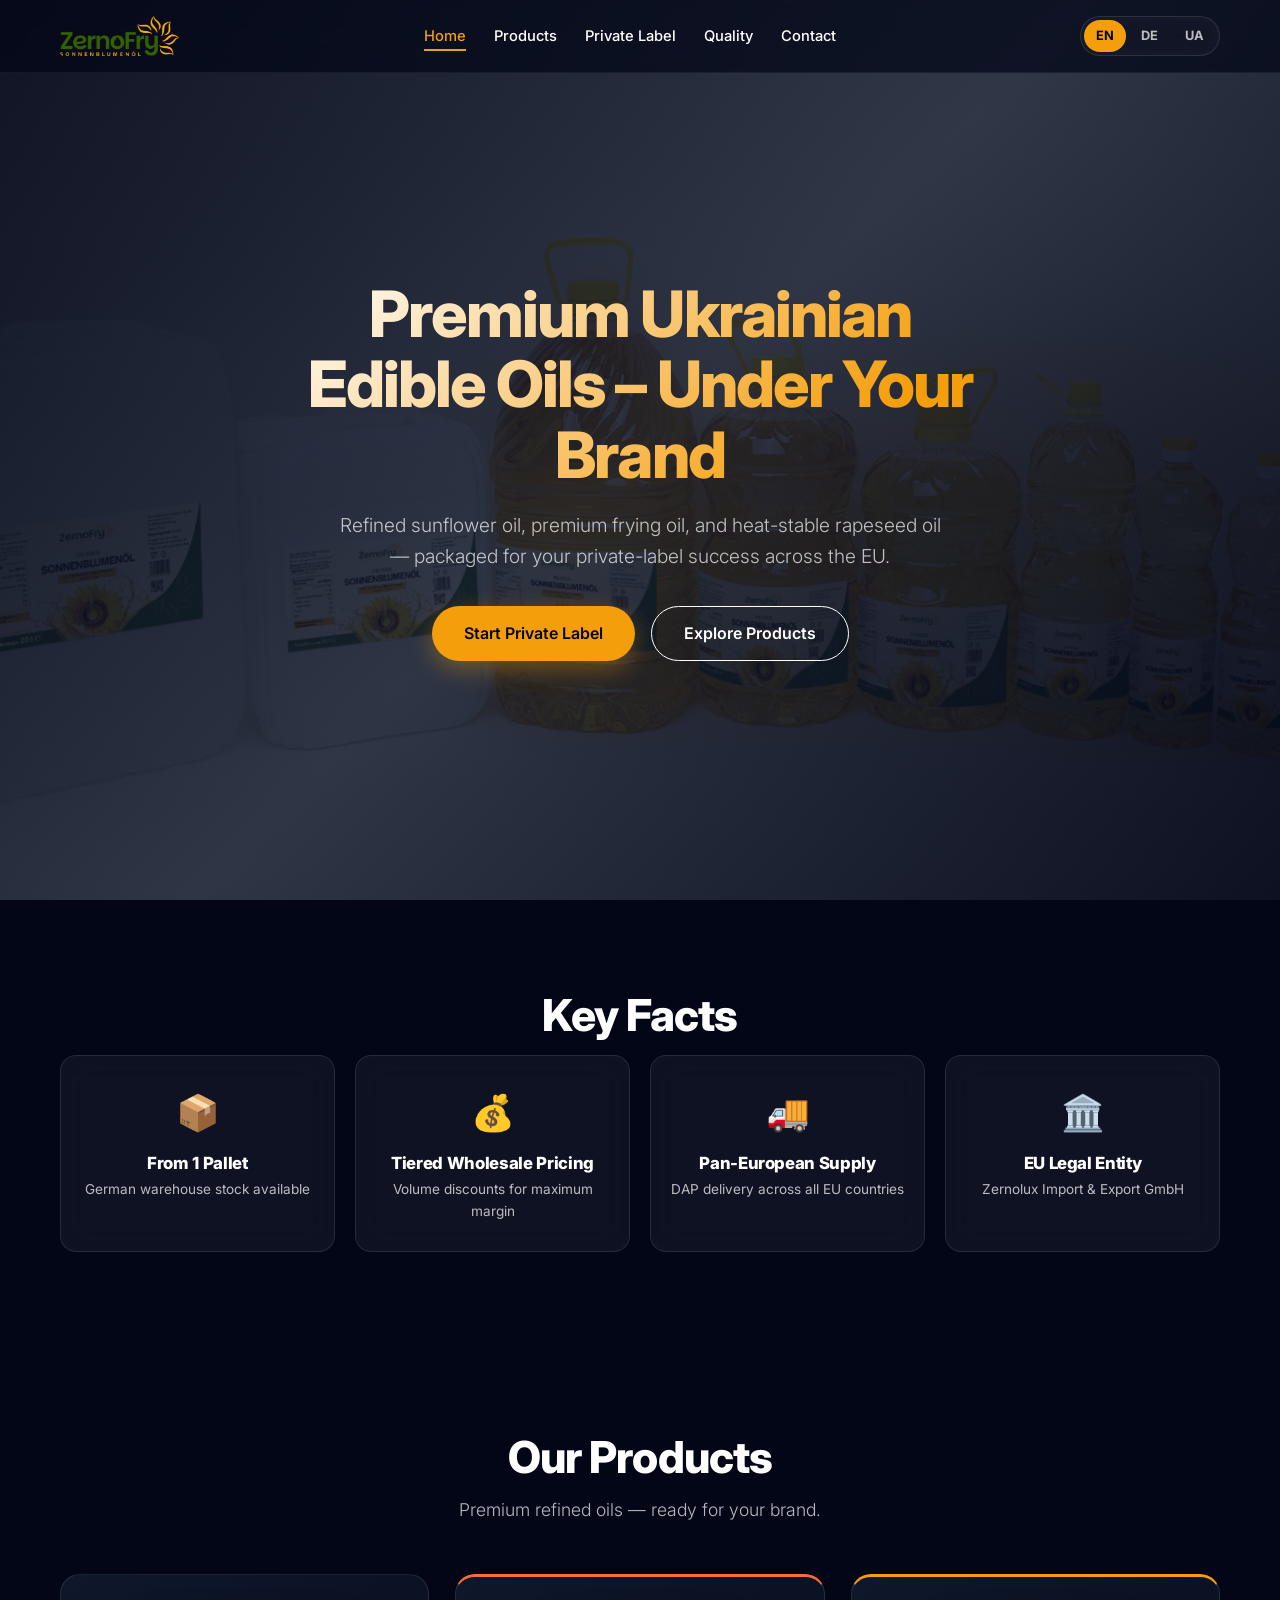
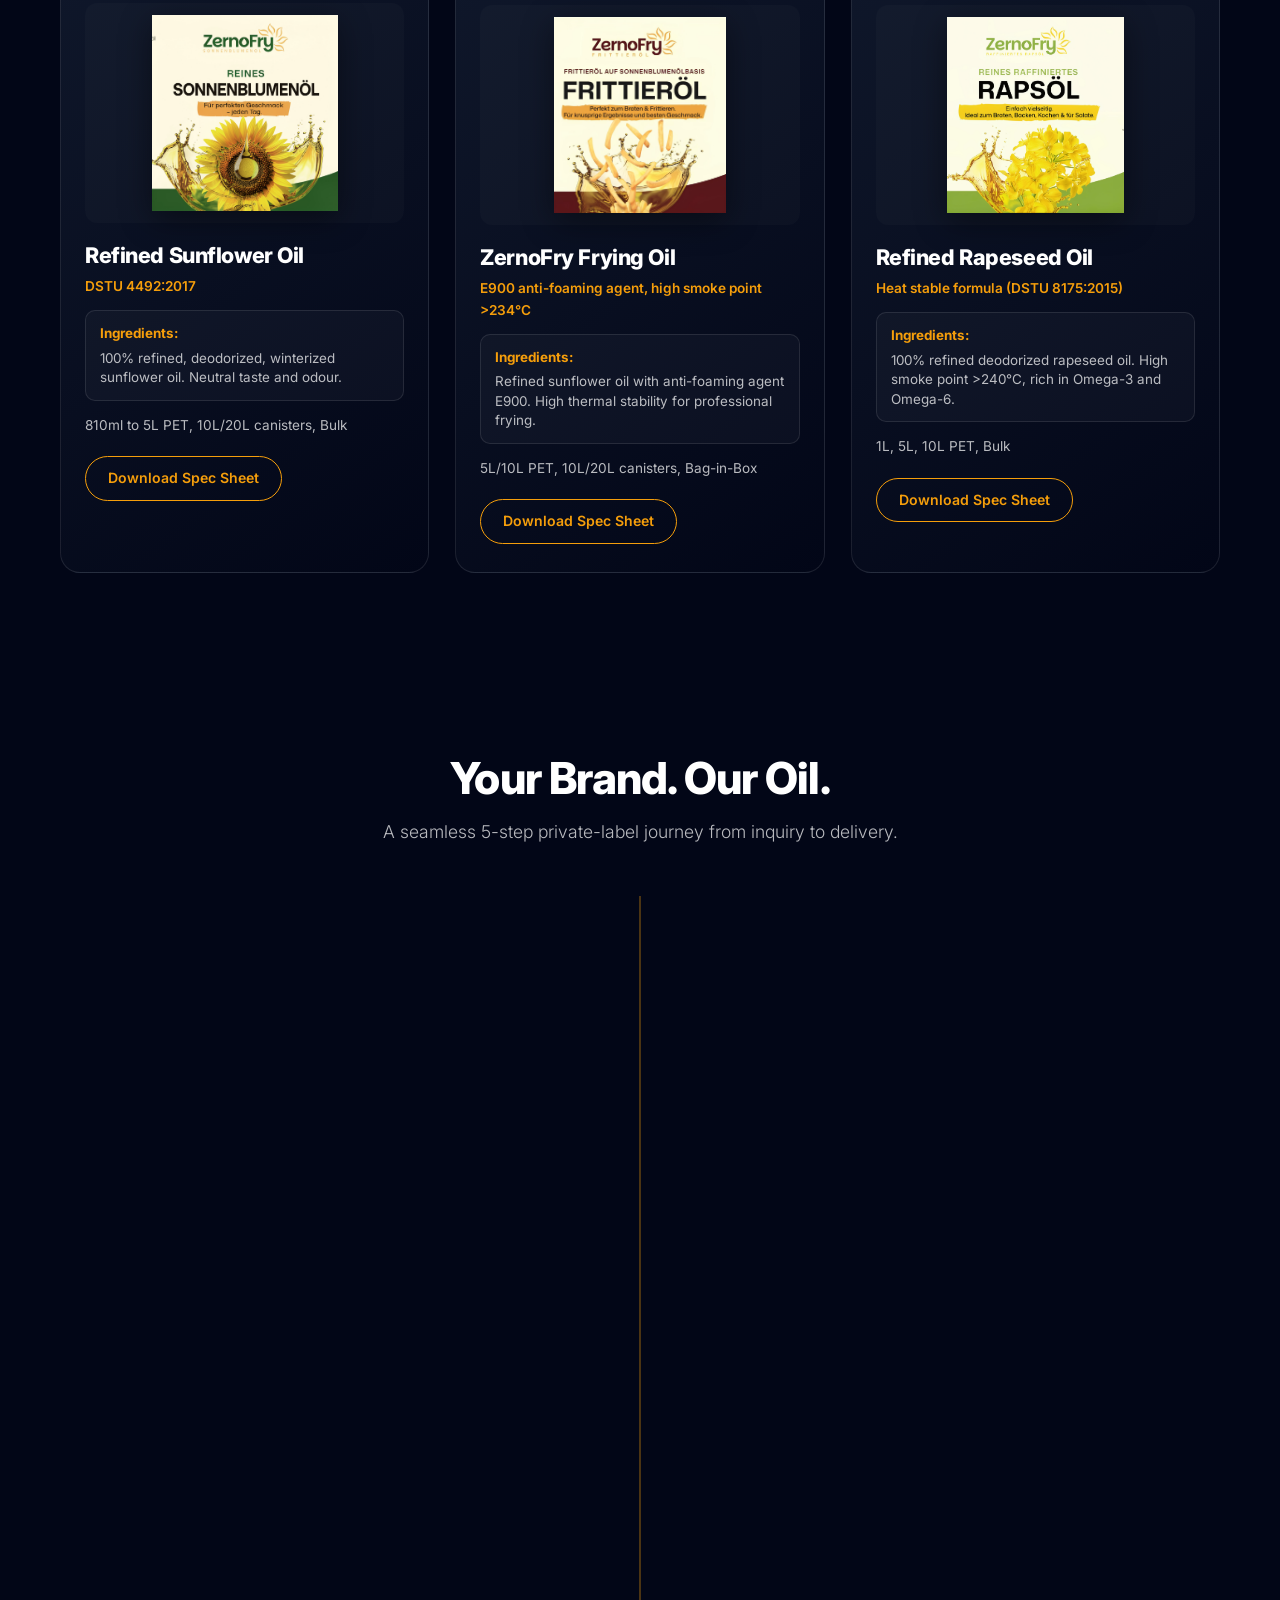
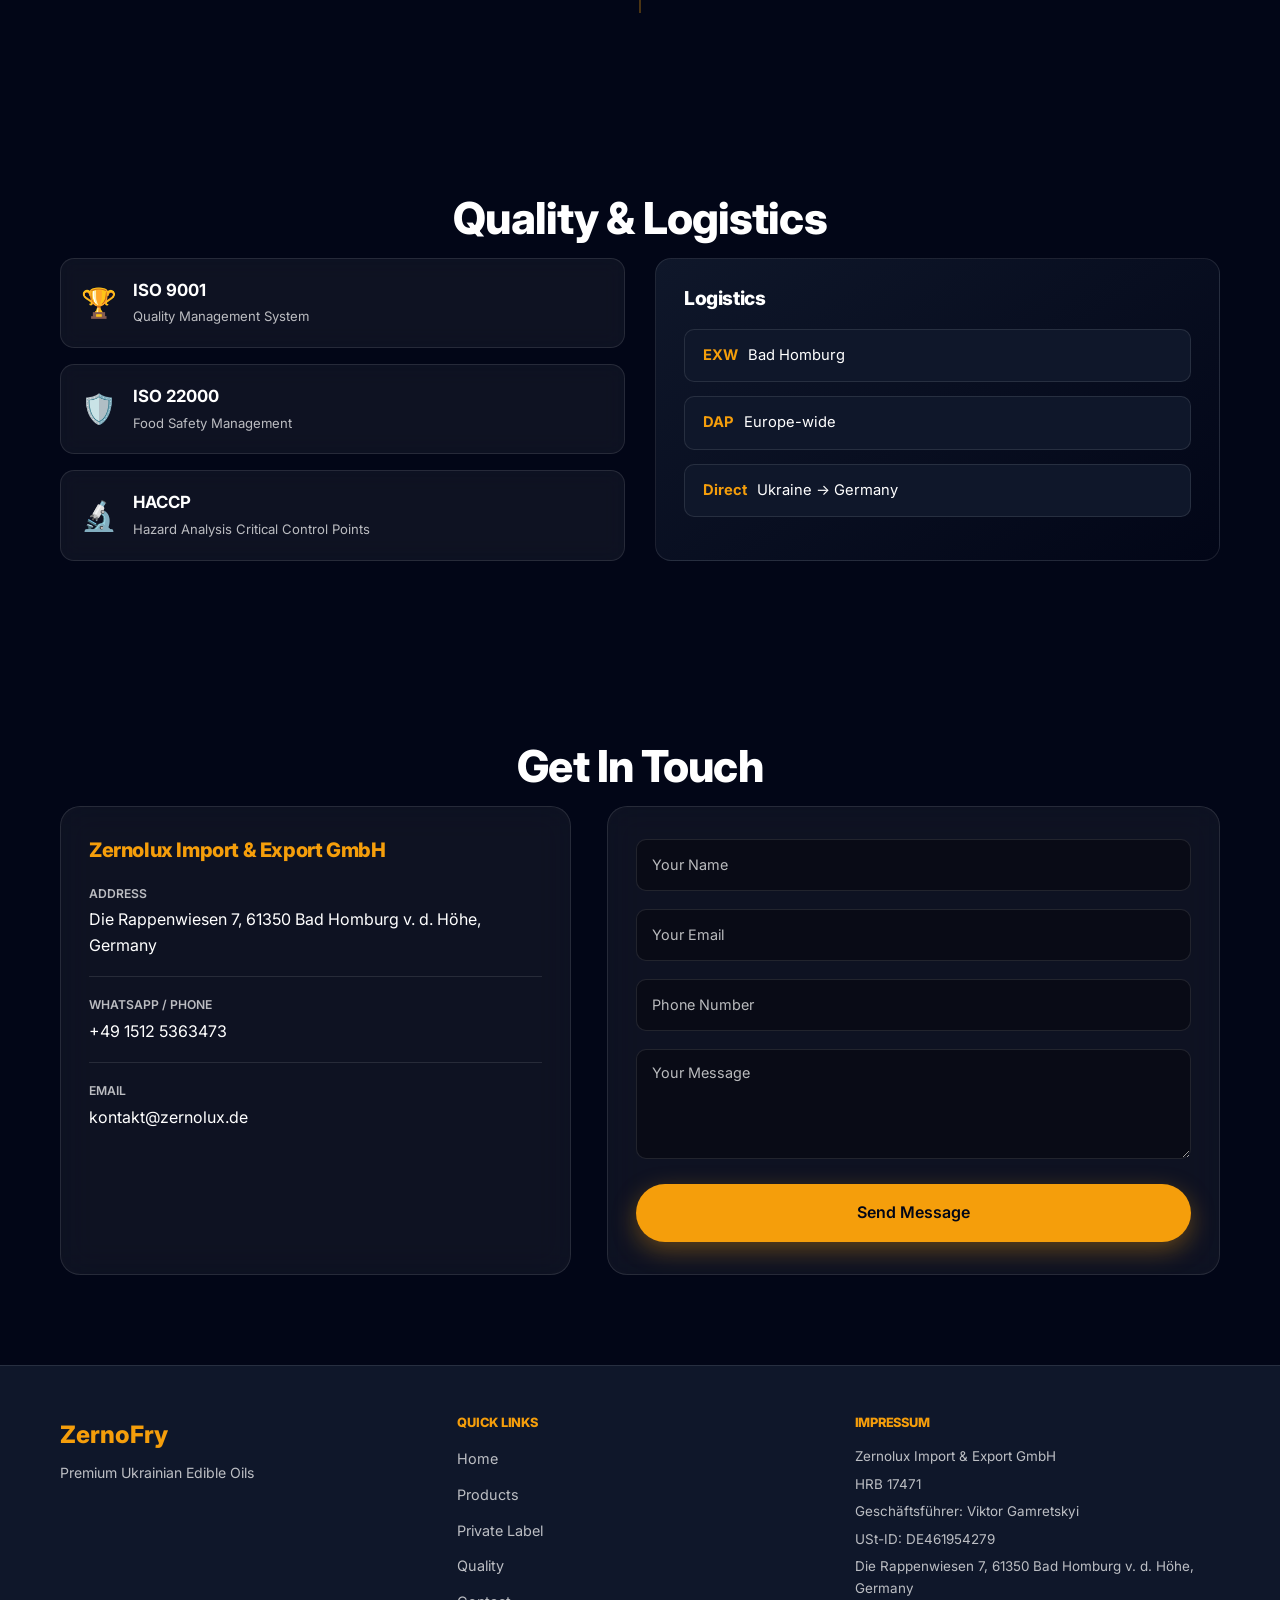
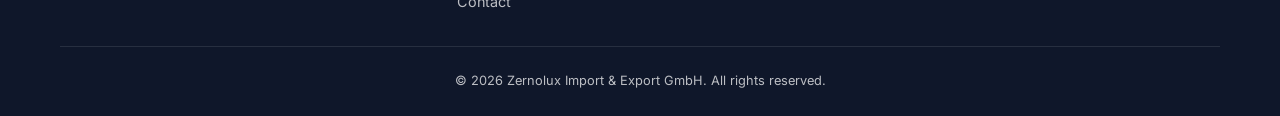
==== commit 8525a17e: "Add files via upload" ====
--- a/ZernoFry/index.html
+++ b/ZernoFry/index.html
@@ -460,17 +460,19 @@
             <div class="badge-item">
               <div class="badge-item__icon">🛡️</div>
               <div class="badge-item__text">
-                <strong data-i18n="quality.iso22000">ISO 22000 (HACCP)</strong>
-                <span data-i18n="quality.iso22000.detail">Food Safety</span>
+                <strong data-i18n="quality.iso22000">ISO 22000</strong>
+                <span data-i18n="quality.iso22000.detail"
+                  >Food Safety Management</span
+                >
               </div>
             </div>
 
             <div class="badge-item">
-              <div class="badge-item__icon">🌱</div>
+              <div class="badge-item__icon">🔬</div>
               <div class="badge-item__text">
-                <strong data-i18n="quality.nonGmo">Non-GMO</strong>
-                <span data-i18n="quality.nonGmo.detail"
-                  >Verified Non-Genetically Modified</span
+                <strong data-i18n="quality.haccp">HACCP</strong>
+                <span data-i18n="quality.haccp.detail"
+                  >Hazard Analysis & Critical Control Points</span
                 >
               </div>
             </div>
